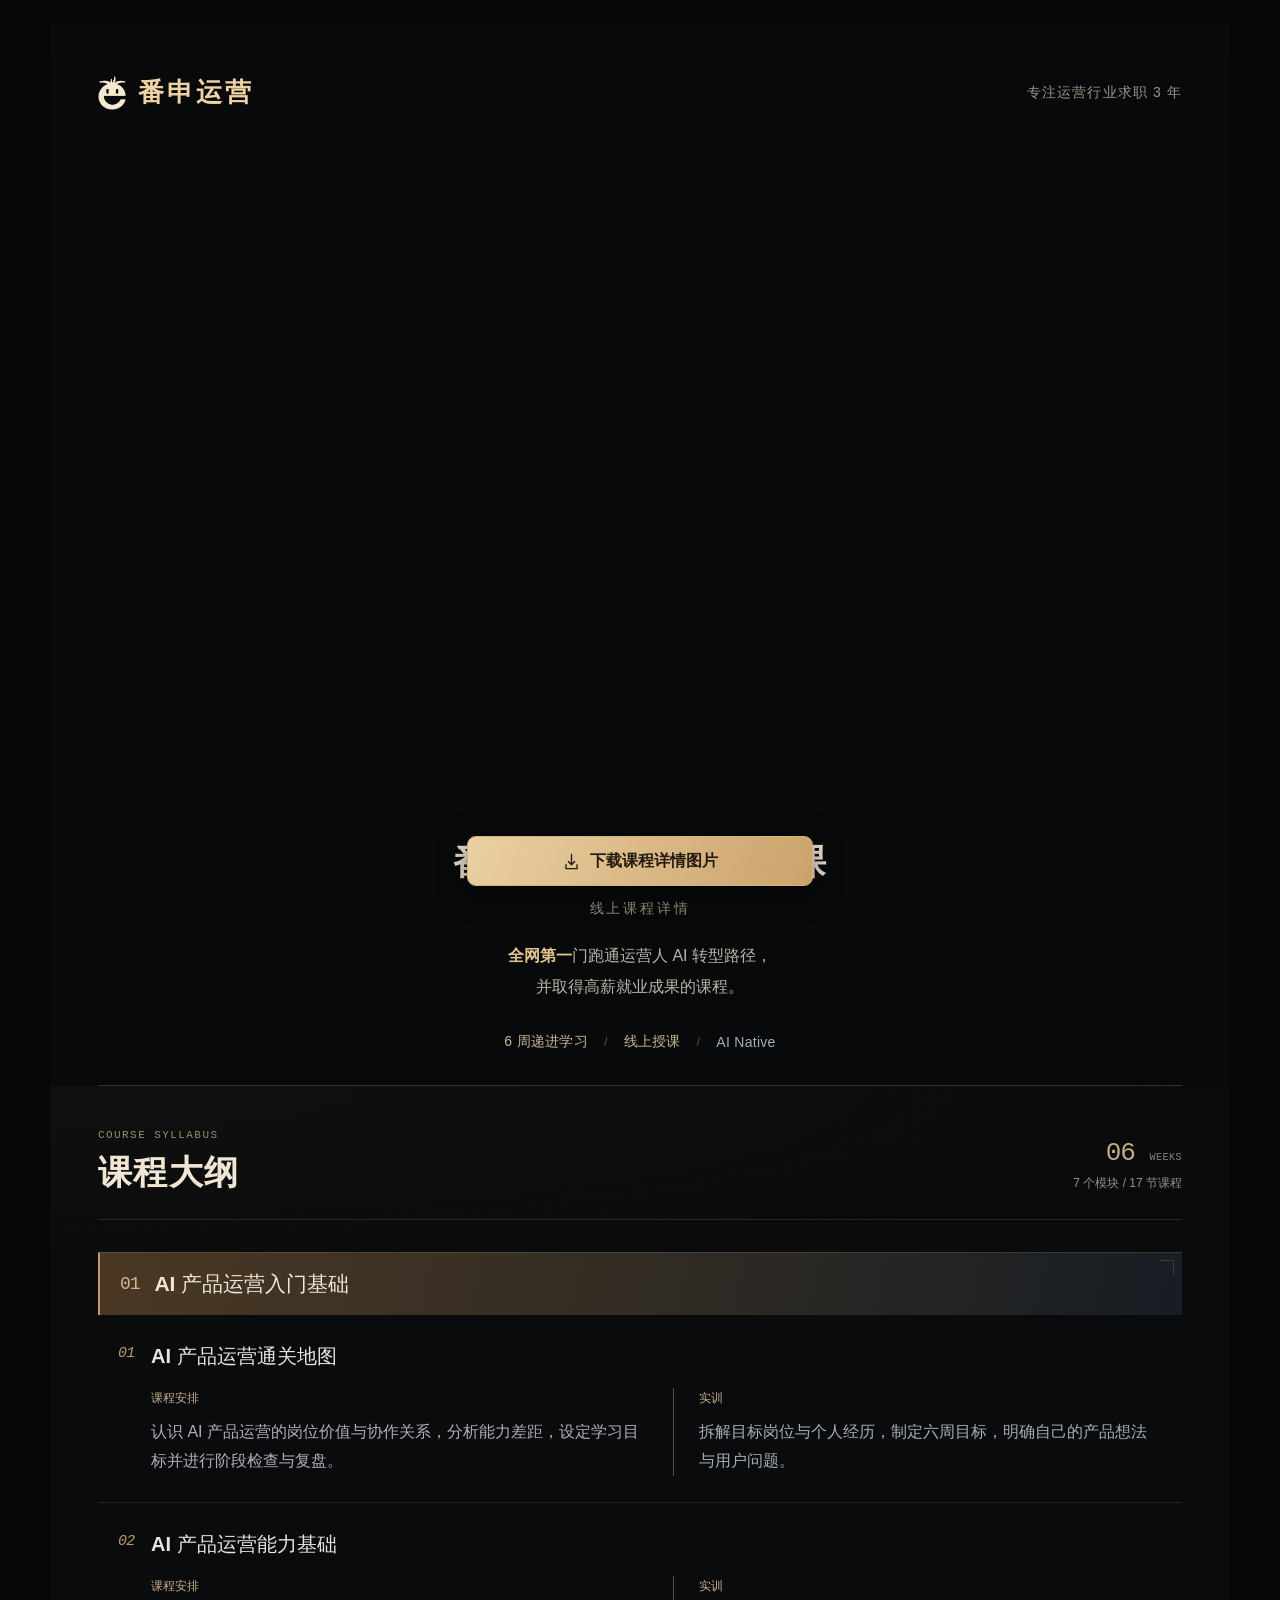
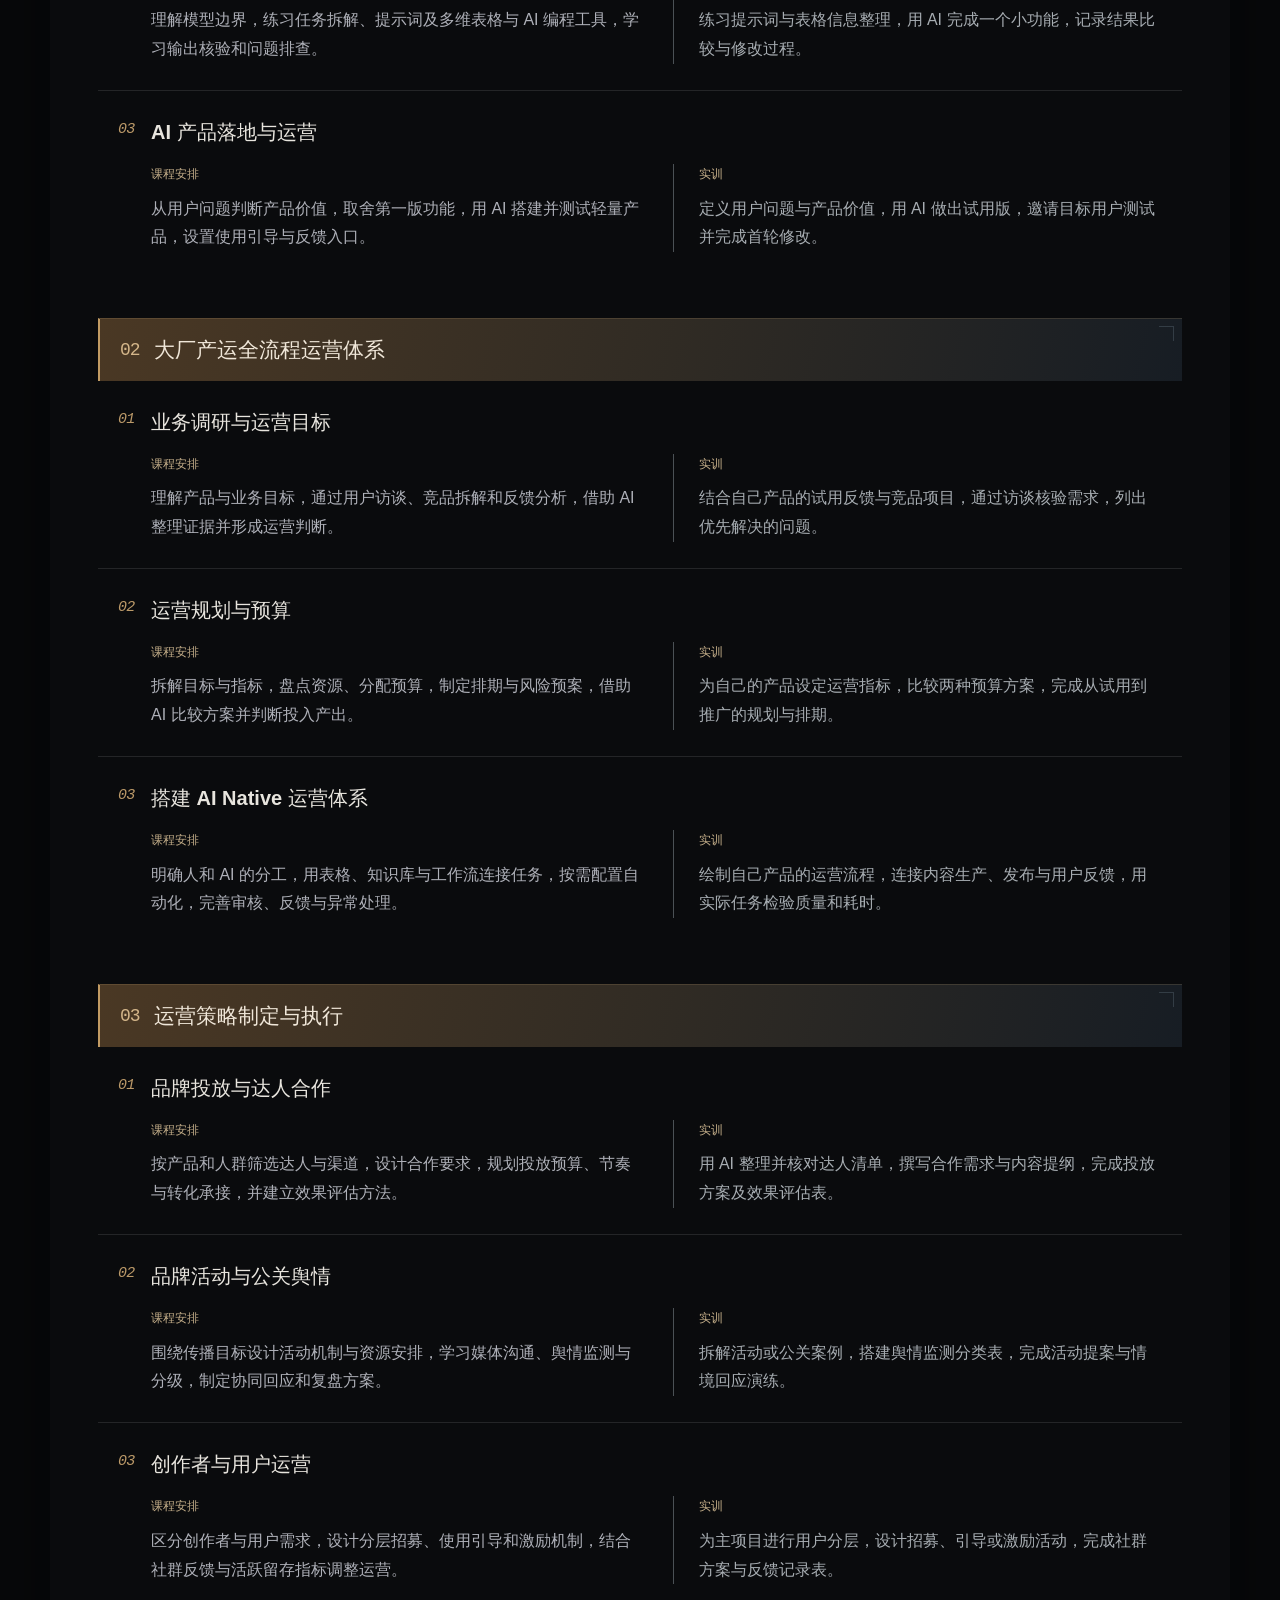
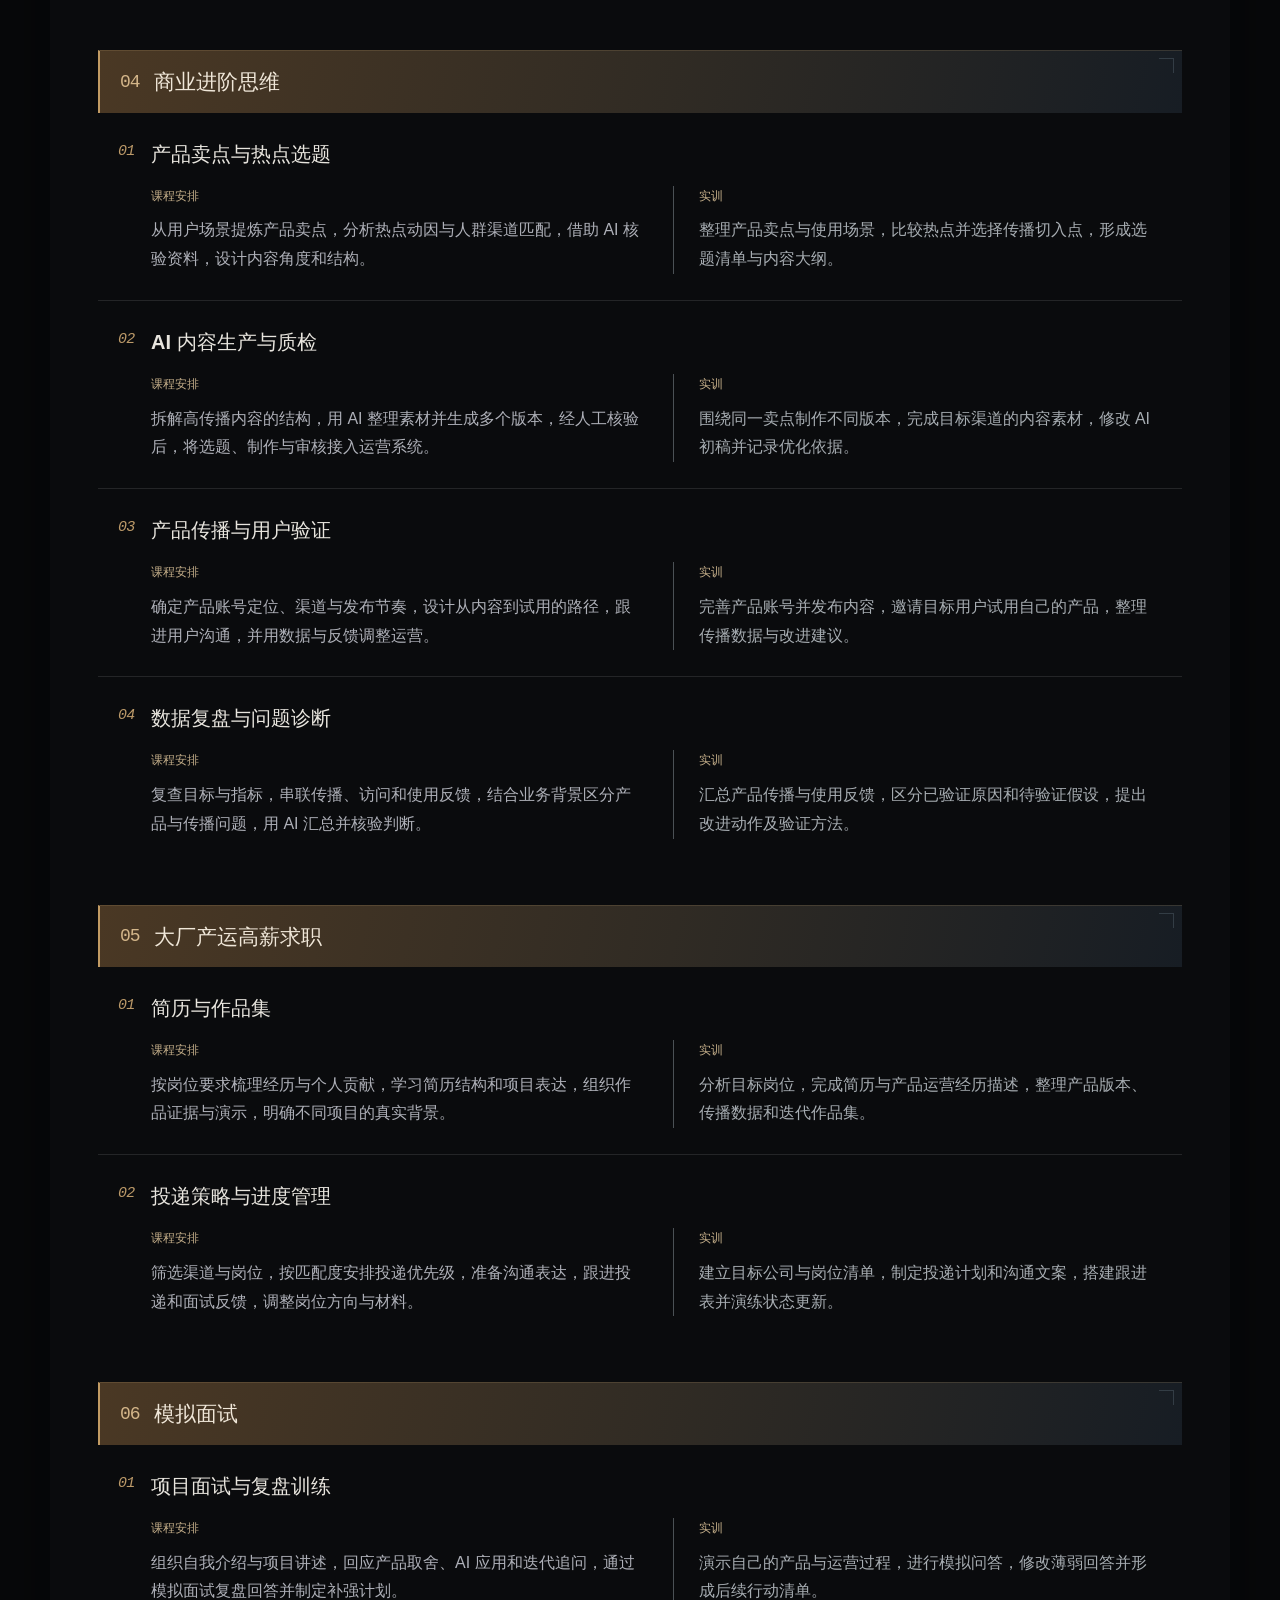
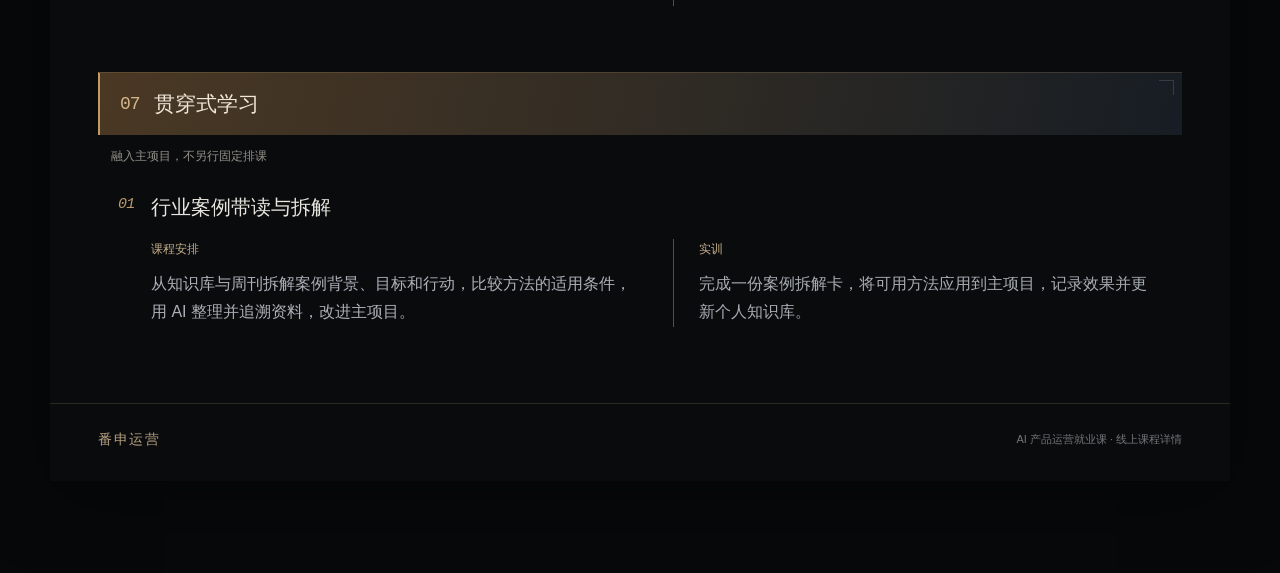
==== curriculum/index.html @ d2f8d4ba "改为下载课程详情图片，桌面支持选择保存位置" ====
<!doctype html>
<html lang="zh-CN">
<head>
  <meta charset="UTF-8">
  <meta name="viewport" content="width=device-width, initial-scale=1">
  <meta name="theme-color" content="#0a0b0d">
  <meta name="description" content="番申 AI 产品运营就业课线上课程详情：6 周递进学习，从产品思维、AI 产品落地，到传播运营与求职面试。查看课程安排与实训内容，一键导出手机课程长图。">
  <title>番申 AI 产品运营就业课 · 线上课程详情</title>
  <link rel="icon" type="image/png" href="brand-mark.png?v=2d167ac80fb7">
  <link rel="preload" as="image" href="hero.webp?v=7e39fd3e4d3c" media="(max-width: 759.98px)" fetchpriority="high">
  <link rel="preload" as="image" href="../hero-ai-product-operations-career.0550bcef70ce.webp" media="(min-width: 760px)" fetchpriority="high">
  <link rel="stylesheet" href="styles.css?v=736603f4ac75">
</head>
<body>
  <a class="skip-link" href="#curriculum">跳转至课程大纲</a>
  <main class="course-document" id="course-document">
    <section class="hero" id="top" aria-labelledby="course-title">
      <div class="hero-visual">
        <picture>
          <source media="(min-width: 760px)" srcset="../hero-ai-product-operations-career.0550bcef70ce.webp">
          <img class="hero-art" src="hero.webp?v=7e39fd3e4d3c" alt="AI 产品运营金色科技主视觉" width="960" height="640" fetchpriority="high" decoding="async">
        </picture>
        <div class="hero-brand"><div><img src="brand-mark.png?v=2d167ac80fb7" alt="" width="23" height="28"><span>番申运营</span></div><p>专注运营行业求职 3 年</p></div>
      </div>
      <div class="hero-intro">
        <h1 id="course-title">番申 AI 产品运营就业课</h1>
        <p class="hero-detail-label">线上课程详情</p>
        <p class="hero-slogan"><span><strong>全网第一</strong>门跑通运营人 AI 转型路径，</span><span>并取得高薪就业成果的课程。</span></p>
      </div>
      <div class="hero-meta"><span>6 周递进学习</span><i>/</i><span>线上授课</span><i>/</i><span>AI Native</span></div>
    </section>
    <section class="syllabus" id="curriculum" aria-labelledby="syllabus-title">
      <div class="syllabus-heading"><div><p>COURSE SYLLABUS</p><h2 id="syllabus-title">课程大纲</h2></div><div class="syllabus-count"><strong>06 <span>WEEKS</span></strong><span id="curriculum-count"></span></div></div>
      <div id="course-sections"></div>
    </section>
    <footer class="document-footer"><span>番申运营</span><p>AI 产品运营就业课 · 线上课程详情</p></footer>
  </main>
  <div class="share-dock" data-export-ignore>
    <p id="share-status" class="share-status" role="status" aria-live="polite"></p>
    <button class="share-button" id="share-button" type="button"><svg width="19" height="19" viewBox="0 0 24 24" fill="none" aria-hidden="true"><path d="M12 3v13m-4-4 4 4 4-4M5 16v5h14v-5" stroke="currentColor" stroke-width="1.7" stroke-linecap="round" stroke-linejoin="round"/></svg><span>下载课程详情图片</span></button>
  </div>
  <dialog id="share-dialog" class="share-dialog" aria-labelledby="share-dialog-title" aria-describedby="share-description" data-export-ignore>
    <div class="share-dialog-header"><h2 id="share-dialog-title">分享课程长图</h2><button id="share-close" class="share-close" type="button" aria-label="关闭分享">×</button></div>
    <p id="share-description" class="share-description"></p>
    <div class="share-image-wrap"><img id="share-image" alt="番申 AI 产品运营就业课完整课程大纲长图"></div>
    <div class="share-actions"><button id="native-share" class="share-button" type="button">分享给好友</button><a id="save-image" class="save-image">保存 PNG 图片</a></div>
  </dialog>
  <noscript><p class="noscript-message">请开启浏览器的 JavaScript，以查看完整课程和导出图片。</p></noscript>
  <script type="module" src="app.js?v=5b56e99ac41e"></script>
</body>
</html>
---- curriculum/styles.css ----
@charset "UTF-8";
:root{color-scheme:dark;--bg:#0a0b0d;--text:#efebe2;font-family:-apple-system,BlinkMacSystemFont,"Segoe UI","PingFang SC","Microsoft YaHei",sans-serif}
*{box-sizing:border-box}html{scroll-behavior:smooth;scroll-padding-top:20px}body{margin:0;padding-bottom:calc(92px + env(safe-area-inset-bottom,0px));background:#07080a;color:var(--text);font-size:16px;-webkit-font-smoothing:antialiased}a{color:inherit;text-decoration:none}button{font:inherit}a,button{-webkit-tap-highlight-color:transparent}a:focus-visible,button:focus-visible{outline:2px solid #d8b37b;outline-offset:5px}button:disabled{cursor:wait;opacity:.7}::selection{background:#665030;color:#fff}.skip-link{position:fixed;top:-80px;left:16px;z-index:50;background:#e5c79a;color:#17120d;padding:12px}.skip-link:focus{top:12px}
.course-document{width:100%;max-width:390px;margin:0 auto;background:var(--bg);box-shadow:0 15px 75px #0006;overflow:hidden}.hero{position:relative;background:#08090a}.hero-visual{position:relative}.hero-art{display:block;width:100%;height:auto}.hero-brand{position:absolute;top:6.5%;left:20px;right:20px;text-align:center}.hero-brand>div{display:flex;justify-content:center;align-items:center;gap:9px;color:#efd2a4;font-size:20px;font-weight:650;letter-spacing:3px}.hero-brand img{display:block;width:22px;height:27px;object-fit:contain}.hero-brand p{font-size:12px;letter-spacing:.08em;color:#9c9384;margin:7px 0 0}.hero-meta{position:relative;display:flex;align-items:center;justify-content:center;gap:12px;margin:0 22px;padding:13px 0 24px;border-bottom:1px solid #3b3023;color:#c6b491;font-size:13px;letter-spacing:.02em;background:#08090a}.hero-meta i{font-style:normal;color:#61503a;font-size:12px}.hero-meta span:last-child{color:#9eafb7}
.syllabus{padding:34px 22px 5px;background:radial-gradient(ellipse 95% 190px at 5% 0%,#35271a29,transparent),#0a0b0d}.syllabus-heading{display:flex;align-items:flex-end;justify-content:space-between;gap:14px;padding-bottom:24px;border-bottom:1px solid #27272a;margin-bottom:27px}.syllabus-heading p{font:11px/1.4 ui-monospace,SFMono-Regular,Consolas,monospace;letter-spacing:.13em;color:#9d8c72;margin:0 0 9px}.syllabus-heading h2{font-size:30px;line-height:1.2;letter-spacing:.04em;margin:0;font-weight:650;color:#f1e6d3}.syllabus-count{display:flex;flex-direction:column;align-items:flex-end;gap:9px;padding-bottom:1px;white-space:nowrap}.syllabus-count strong{font:26px/1 ui-monospace,SFMono-Regular,Consolas,monospace;font-weight:400;letter-spacing:-.04em;color:#c2aa85}.syllabus-count strong span{font-size:10px;letter-spacing:.05em;color:#8b8276}.syllabus-count>span{color:#919195;font-size:12px}
.course-stage{margin:0 0 31px;scroll-margin-top:20px}.stage-heading{position:relative;display:flex;align-items:center;gap:12px;background:linear-gradient(102deg,#4a3824 0%,#302b24 53%,#171d24 100%);border-left:2px solid #c29b63;border-top:1px solid #c6a5702e;padding:14px 13px;isolation:isolate}.stage-heading:after{content:"";position:absolute;right:8px;top:7px;width:14px;height:14px;border-top:1px solid #758b974a;border-right:1px solid #758b974a;z-index:-1}.stage-number{font:18px/1 ui-monospace,SFMono-Regular,Consolas,monospace;color:#d4b68a;flex:none;letter-spacing:-.06em}.stage-heading h3{margin:0;font-size:18px;line-height:1.5;font-weight:550;color:#f0e7d9;overflow-wrap:anywhere}.stage-note{color:#96928b;font-size:12px;line-height:1.7;margin:11px 0 0 13px}.course-unit{padding:22px 0}.course-unit+.course-unit{border-top:1px solid #242527}.unit-heading{display:flex;align-items:flex-start;gap:11px;margin-bottom:8px}.unit-number{font:italic 15px/1.6 ui-monospace,SFMono-Regular,Consolas,monospace;letter-spacing:-.05em;color:#bc9a69;min-width:22px;padding-top:1px}.unit-heading h4{font-size:18px;line-height:1.5;font-weight:550;margin:0;color:#e8e5de;overflow-wrap:anywhere}.unit-copy{padding-left:33px}.unit-plan{font-size:16px;line-height:1.8;color:#aeb0b8;margin:0;overflow-wrap:anywhere}.unit-practice{font-size:14px;line-height:1.8;color:#a7adb2;margin:13px 0 0;padding-left:11px;border-left:1px solid #4b5155}.unit-practice>span{display:inline-block;margin-right:7px;color:#c5af8a;font-size:12px;letter-spacing:.04em}.document-footer{display:flex;align-items:center;justify-content:space-between;gap:12px;padding:23px 22px 28px;border-top:1px solid #2b2824;color:#b6a183}.document-footer>span{font-size:14px;font-weight:550;letter-spacing:.12em}.document-footer p{margin:0;font-size:11px;line-height:1.7;color:#747578}
/* A phone-width poster. The export helper renders it at 2× resolution. */
@media(min-width:700px){.course-document{margin-top:24px}}
@media(max-width:359px){.course-document:not(.export-mode) .syllabus{padding-inline:18px}.course-document:not(.export-mode) .hero-meta{gap:9px;margin-inline:18px;font-size:12px}.course-document:not(.export-mode) .stage-heading{gap:9px;padding-inline:11px}.course-document:not(.export-mode) .stage-heading h3{font-size:17px}.course-document:not(.export-mode) .syllabus-heading h2{font-size:28px}.course-document:not(.export-mode) .unit-heading{gap:8px}.course-document:not(.export-mode) .unit-heading h4{font-size:17px}.course-document:not(.export-mode) .unit-copy{padding-left:30px}.course-document:not(.export-mode) .document-footer{padding-inline:18px}}
@media(prefers-reduced-motion:reduce){html{scroll-behavior:auto}}

.hero-intro{position:relative;padding:17px 22px 7px;text-align:center;background:#08090a}.hero-intro:before{content:"";position:absolute;inset:-24px 0 auto;height:24px;background:linear-gradient(0deg,#08090a,transparent);pointer-events:none}.hero-intro h1{margin:0;color:#f0e5d4;font-size:22px;line-height:1.5;font-weight:600;letter-spacing:.015em}.hero-detail-label{margin:7px 0 0;font-size:12px;line-height:1.6;letter-spacing:.2em;color:#998d7a}.hero-slogan{margin:20px 0 10px;font-size:14px;line-height:1.9;color:#bbb4a8}.hero-slogan span{display:block}.hero-slogan strong{color:#e3c490;font-weight:600}

/* PNG stays at phone width even when it is generated from a wide screen. */
.course-document.export-mode{width:390px;min-width:390px;max-width:none;margin:0;border-radius:0;box-shadow:none;overflow:visible}
.export-mode .course-unit{padding-block:21px}.export-mode .course-stage{margin-bottom:26px}.export-mode .document-footer{padding-bottom:24px}
.export-mode *,.export-mode *:before,.export-mode *:after{animation:none!important;transition:none!important}
[hidden]{display:none!important}
.share-dock{position:fixed;z-index:20;bottom:calc(14px + env(safe-area-inset-bottom,0px));left:50%;transform:translateX(-50%);width:calc(100% - 32px);max-width:346px;pointer-events:none}
.share-button{display:flex;align-items:center;justify-content:center;gap:9px;width:100%;min-height:50px;padding:12px 18px;border:1px solid #d6b37b;border-radius:9px;background:linear-gradient(115deg,#ead0a3,#cba26a);color:#231b10;font-size:16px;font-weight:600;cursor:pointer;box-shadow:0 6px 28px #0008;pointer-events:auto}.share-button:hover{filter:brightness(1.07)}
.share-status{margin:0 0 9px;font-size:13px;line-height:1.7;color:#e0d1bb;text-align:center}.share-status:empty{display:none}.share-status:not(:empty){padding:10px 14px;background:#211d17;border:1px solid #6a5335;border-radius:7px}
.share-dialog{width:calc(100% - 24px);max-width:420px;max-height:calc(100dvh - 32px);padding:20px;border:1px solid #57452d;border-radius:14px;background:#131312;color:var(--text);overflow:auto;box-shadow:0 20px 80px #0009}.share-dialog::backdrop{background:#000b}
.share-dialog-header{display:flex;align-items:center;justify-content:space-between;gap:12px}.share-dialog-header h2{margin:0;font-size:19px;font-weight:600;color:#efdcbd}.share-close{display:grid;place-items:center;flex:none;width:36px;height:36px;border:1px solid #464039;border-radius:50%;background:transparent;color:#c2b7a6;font-size:25px;line-height:1;cursor:pointer}
.share-description{margin:12px 0 16px;font-size:14px;line-height:1.75;color:#b9b2a8}.share-image-wrap{max-height:48vh;max-height:48dvh;overflow:auto;overscroll-behavior:contain;background:#08090a;border:1px solid #302b25;border-radius:5px}.share-image-wrap img{display:block;width:100%;height:auto;-webkit-touch-callout:default}
.share-actions{display:flex;flex-direction:column;gap:14px;margin-top:18px;text-align:center}.save-image{font-size:14px;color:#d7bc91;text-decoration:underline;text-underline-offset:4px;cursor:pointer}.noscript-message{padding:25px;text-align:center}

@media(min-width:760px){
  .course-document:not(.export-mode){width:calc(100% - 48px);max-width:1180px;margin-top:24px}
  .course-document:not(.export-mode) .hero-brand{display:flex;align-items:center;justify-content:space-between;gap:24px;left:48px;right:48px;text-align:left}
  .course-document:not(.export-mode) .hero-brand>div{justify-content:flex-start;gap:12px;font-size:26px;white-space:nowrap}
  .course-document:not(.export-mode) .hero-brand img{width:28px;height:34px}
  .course-document:not(.export-mode) .hero-brand p{margin:0;font-size:14px;text-align:right}
  .course-document:not(.export-mode) .hero-intro{padding:26px 48px 9px}
  .course-document:not(.export-mode) .hero-intro h1{font-size:clamp(28px,2.7vw,36px);line-height:1.45;letter-spacing:.01em}
  .course-document:not(.export-mode) .hero-detail-label{font-size:14px;margin-top:10px}
  .course-document:not(.export-mode) .hero-slogan{font-size:16px;margin-top:22px;margin-bottom:4px}
  .course-document:not(.export-mode) .hero-meta{margin:0 48px;padding:18px 0 34px;gap:16px;font-size:14px}
  .course-document:not(.export-mode) .syllabus{padding:42px 48px 10px}
  .course-document:not(.export-mode) .syllabus-heading{padding-bottom:26px;margin-bottom:32px}
  .course-document:not(.export-mode) .syllabus-heading h2{font-size:34px}
  .course-document:not(.export-mode) .course-stage{margin-bottom:40px}
  .course-document:not(.export-mode) .stage-heading{padding:15px 20px;gap:15px}
  .course-document:not(.export-mode) .stage-heading h3{font-size:21px}
  .course-document:not(.export-mode) .course-unit{padding:26px 20px}
  .course-document:not(.export-mode) .unit-heading{margin-bottom:17px}
  .course-document:not(.export-mode) .unit-heading h4{font-size:20px}
  .course-document:not(.export-mode) .unit-copy{display:grid;grid-template-columns:1fr 1fr;gap:32px}
  .course-document:not(.export-mode) .unit-plan{font-size:16px}
  .course-document:not(.export-mode) .unit-plan:before{content:"课程安排";display:block;margin-bottom:9px;color:#c5af8a;font-size:12px}
  .course-document:not(.export-mode) .unit-practice{margin:0;padding-left:25px;font-size:16px}
  .course-document:not(.export-mode) .unit-practice>span{display:block;margin:0 0 9px}
  .course-document:not(.export-mode) .document-footer{padding:26px 48px 32px}
}
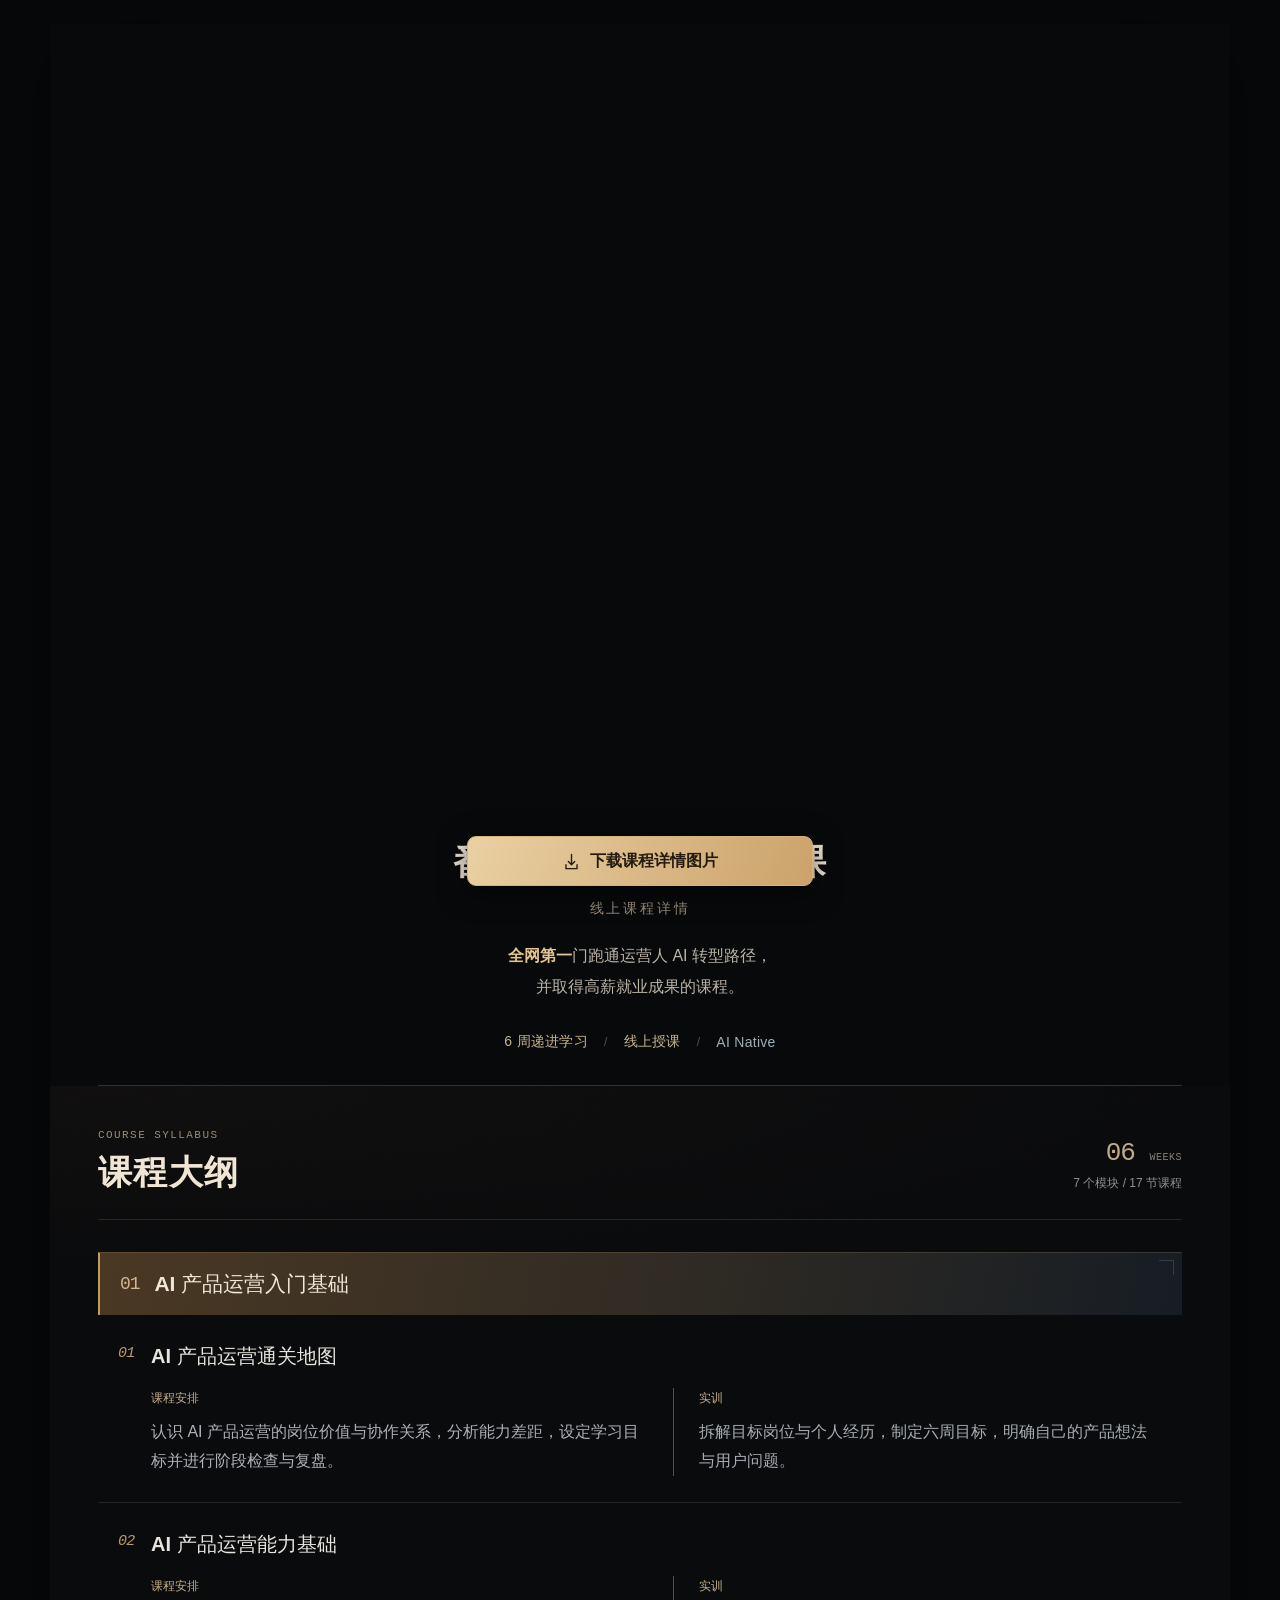
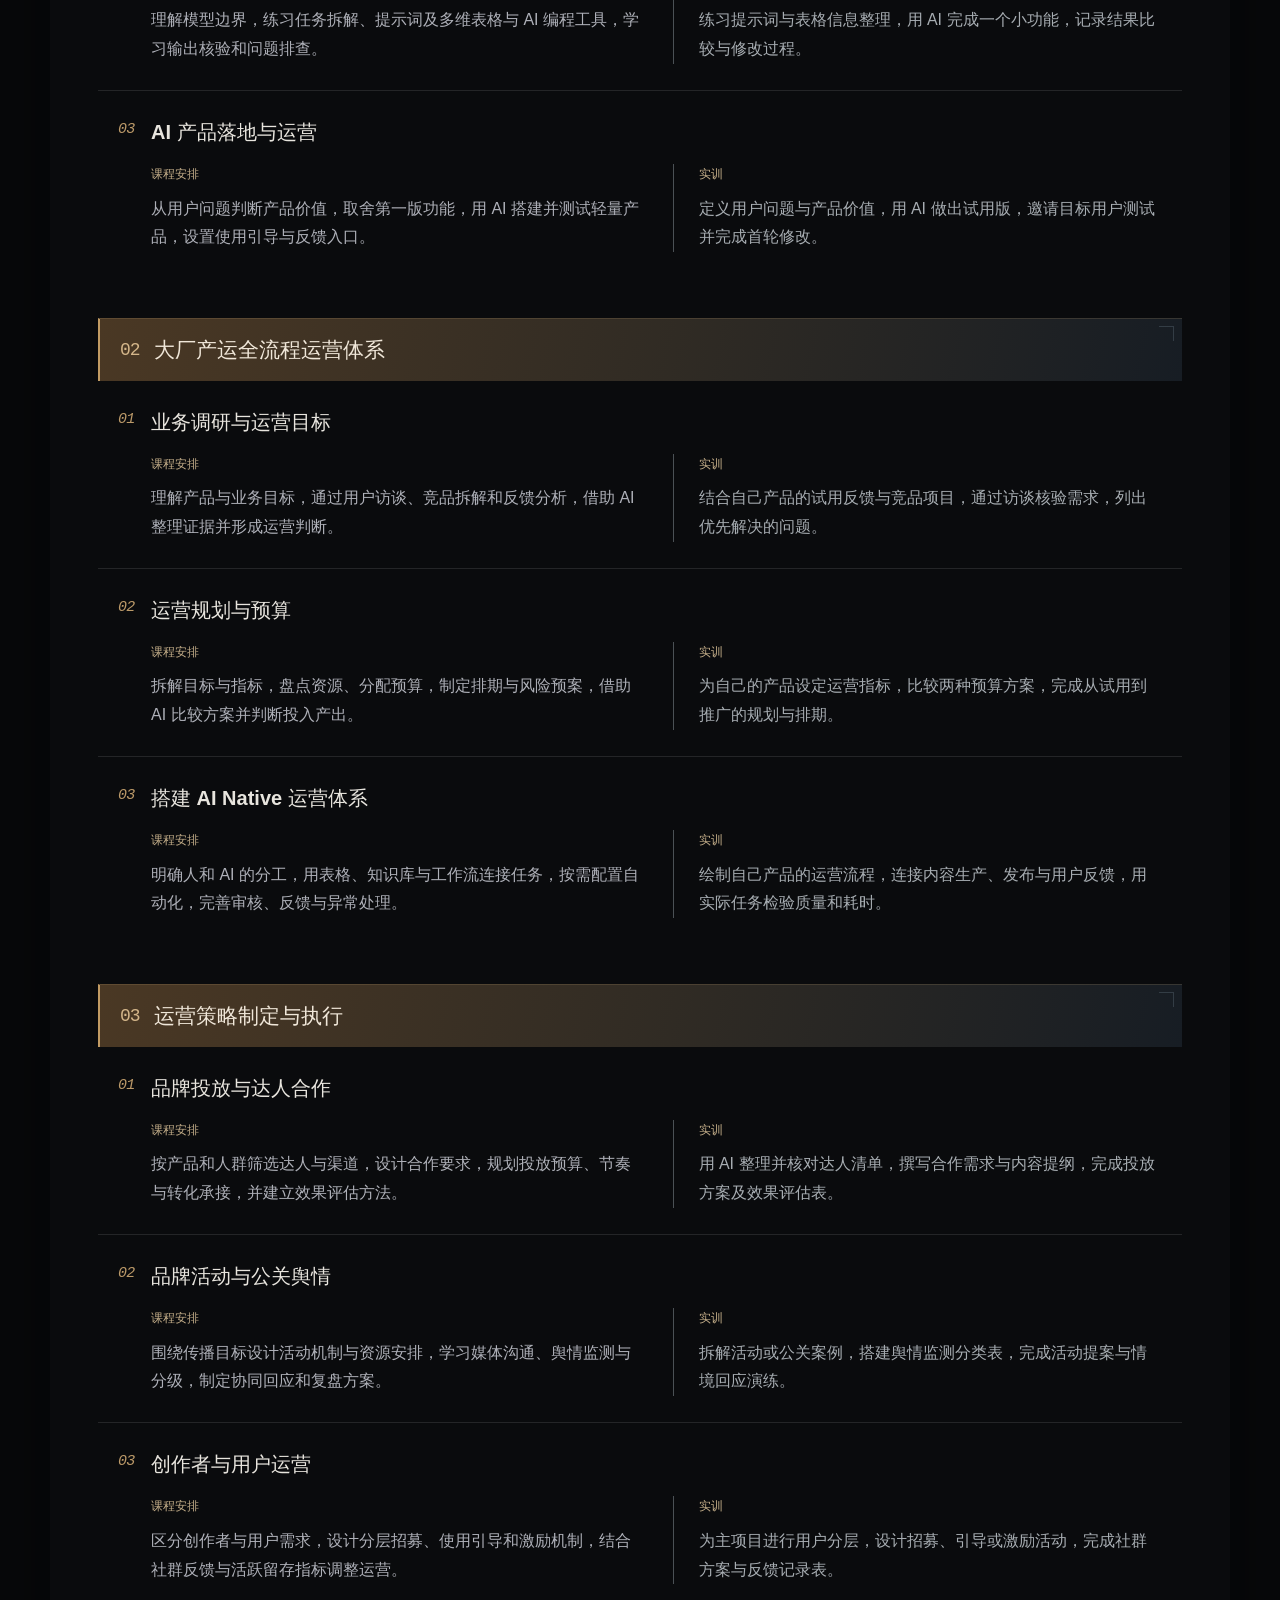
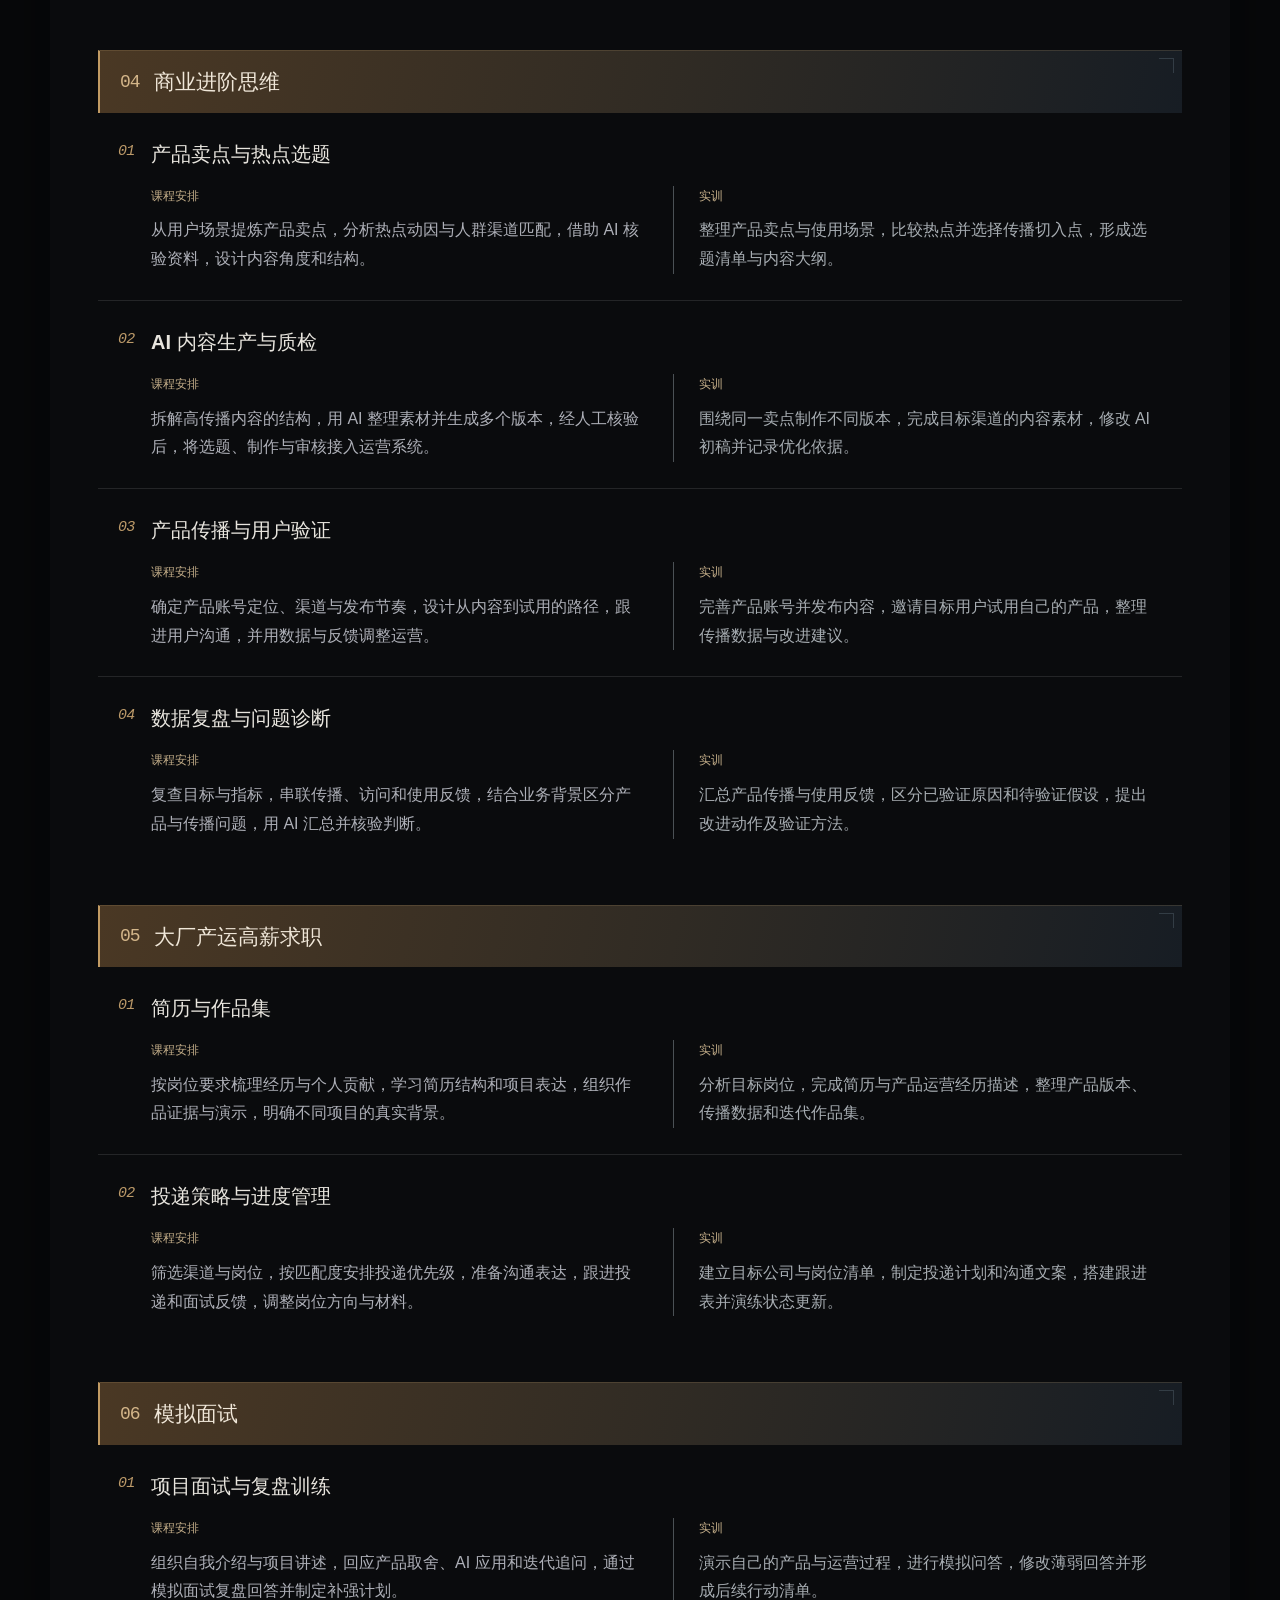
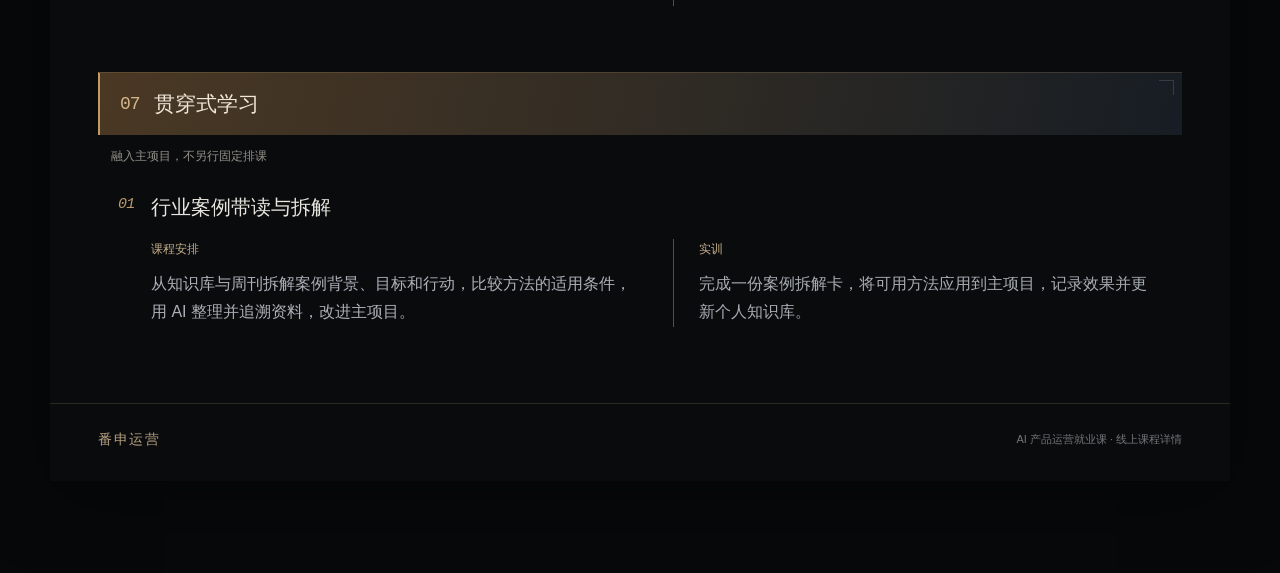
==== commit 1a6b2134: "移除主视觉顶部品牌标题与说明" ====
--- a/curriculum/index.html
+++ b/curriculum/index.html
@@ -9,7 +9,7 @@
   <link rel="icon" type="image/png" href="brand-mark.png?v=2d167ac80fb7">
   <link rel="preload" as="image" href="hero.webp?v=7e39fd3e4d3c" media="(max-width: 759.98px)" fetchpriority="high">
   <link rel="preload" as="image" href="../hero-ai-product-operations-career.0550bcef70ce.webp" media="(min-width: 760px)" fetchpriority="high">
-  <link rel="stylesheet" href="styles.css?v=736603f4ac75">
+  <link rel="stylesheet" href="styles.css?v=d37e6b9eaf3d">
 </head>
 <body>
   <a class="skip-link" href="#curriculum">跳转至课程大纲</a>
@@ -20,7 +20,6 @@
           <source media="(min-width: 760px)" srcset="../hero-ai-product-operations-career.0550bcef70ce.webp">
           <img class="hero-art" src="hero.webp?v=7e39fd3e4d3c" alt="AI 产品运营金色科技主视觉" width="960" height="640" fetchpriority="high" decoding="async">
         </picture>
-        <div class="hero-brand"><div><img src="brand-mark.png?v=2d167ac80fb7" alt="" width="23" height="28"><span>番申运营</span></div><p>专注运营行业求职 3 年</p></div>
       </div>
       <div class="hero-intro">
         <h1 id="course-title">番申 AI 产品运营就业课</h1>
--- a/curriculum/styles.css
+++ b/curriculum/styles.css
@@ -1,7 +1,7 @@
 @charset "UTF-8";
 :root{color-scheme:dark;--bg:#0a0b0d;--text:#efebe2;font-family:-apple-system,BlinkMacSystemFont,"Segoe UI","PingFang SC","Microsoft YaHei",sans-serif}
 *{box-sizing:border-box}html{scroll-behavior:smooth;scroll-padding-top:20px}body{margin:0;padding-bottom:calc(92px + env(safe-area-inset-bottom,0px));background:#07080a;color:var(--text);font-size:16px;-webkit-font-smoothing:antialiased}a{color:inherit;text-decoration:none}button{font:inherit}a,button{-webkit-tap-highlight-color:transparent}a:focus-visible,button:focus-visible{outline:2px solid #d8b37b;outline-offset:5px}button:disabled{cursor:wait;opacity:.7}::selection{background:#665030;color:#fff}.skip-link{position:fixed;top:-80px;left:16px;z-index:50;background:#e5c79a;color:#17120d;padding:12px}.skip-link:focus{top:12px}
-.course-document{width:100%;max-width:390px;margin:0 auto;background:var(--bg);box-shadow:0 15px 75px #0006;overflow:hidden}.hero{position:relative;background:#08090a}.hero-visual{position:relative}.hero-art{display:block;width:100%;height:auto}.hero-brand{position:absolute;top:6.5%;left:20px;right:20px;text-align:center}.hero-brand>div{display:flex;justify-content:center;align-items:center;gap:9px;color:#efd2a4;font-size:20px;font-weight:650;letter-spacing:3px}.hero-brand img{display:block;width:22px;height:27px;object-fit:contain}.hero-brand p{font-size:12px;letter-spacing:.08em;color:#9c9384;margin:7px 0 0}.hero-meta{position:relative;display:flex;align-items:center;justify-content:center;gap:12px;margin:0 22px;padding:13px 0 24px;border-bottom:1px solid #3b3023;color:#c6b491;font-size:13px;letter-spacing:.02em;background:#08090a}.hero-meta i{font-style:normal;color:#61503a;font-size:12px}.hero-meta span:last-child{color:#9eafb7}
+.course-document{width:100%;max-width:390px;margin:0 auto;background:var(--bg);box-shadow:0 15px 75px #0006;overflow:hidden}.hero{position:relative;background:#08090a}.hero-visual{position:relative}.hero-art{display:block;width:100%;height:auto}.hero-meta{position:relative;display:flex;align-items:center;justify-content:center;gap:12px;margin:0 22px;padding:13px 0 24px;border-bottom:1px solid #3b3023;color:#c6b491;font-size:13px;letter-spacing:.02em;background:#08090a}.hero-meta i{font-style:normal;color:#61503a;font-size:12px}.hero-meta span:last-child{color:#9eafb7}
 .syllabus{padding:34px 22px 5px;background:radial-gradient(ellipse 95% 190px at 5% 0%,#35271a29,transparent),#0a0b0d}.syllabus-heading{display:flex;align-items:flex-end;justify-content:space-between;gap:14px;padding-bottom:24px;border-bottom:1px solid #27272a;margin-bottom:27px}.syllabus-heading p{font:11px/1.4 ui-monospace,SFMono-Regular,Consolas,monospace;letter-spacing:.13em;color:#9d8c72;margin:0 0 9px}.syllabus-heading h2{font-size:30px;line-height:1.2;letter-spacing:.04em;margin:0;font-weight:650;color:#f1e6d3}.syllabus-count{display:flex;flex-direction:column;align-items:flex-end;gap:9px;padding-bottom:1px;white-space:nowrap}.syllabus-count strong{font:26px/1 ui-monospace,SFMono-Regular,Consolas,monospace;font-weight:400;letter-spacing:-.04em;color:#c2aa85}.syllabus-count strong span{font-size:10px;letter-spacing:.05em;color:#8b8276}.syllabus-count>span{color:#919195;font-size:12px}
 .course-stage{margin:0 0 31px;scroll-margin-top:20px}.stage-heading{position:relative;display:flex;align-items:center;gap:12px;background:linear-gradient(102deg,#4a3824 0%,#302b24 53%,#171d24 100%);border-left:2px solid #c29b63;border-top:1px solid #c6a5702e;padding:14px 13px;isolation:isolate}.stage-heading:after{content:"";position:absolute;right:8px;top:7px;width:14px;height:14px;border-top:1px solid #758b974a;border-right:1px solid #758b974a;z-index:-1}.stage-number{font:18px/1 ui-monospace,SFMono-Regular,Consolas,monospace;color:#d4b68a;flex:none;letter-spacing:-.06em}.stage-heading h3{margin:0;font-size:18px;line-height:1.5;font-weight:550;color:#f0e7d9;overflow-wrap:anywhere}.stage-note{color:#96928b;font-size:12px;line-height:1.7;margin:11px 0 0 13px}.course-unit{padding:22px 0}.course-unit+.course-unit{border-top:1px solid #242527}.unit-heading{display:flex;align-items:flex-start;gap:11px;margin-bottom:8px}.unit-number{font:italic 15px/1.6 ui-monospace,SFMono-Regular,Consolas,monospace;letter-spacing:-.05em;color:#bc9a69;min-width:22px;padding-top:1px}.unit-heading h4{font-size:18px;line-height:1.5;font-weight:550;margin:0;color:#e8e5de;overflow-wrap:anywhere}.unit-copy{padding-left:33px}.unit-plan{font-size:16px;line-height:1.8;color:#aeb0b8;margin:0;overflow-wrap:anywhere}.unit-practice{font-size:14px;line-height:1.8;color:#a7adb2;margin:13px 0 0;padding-left:11px;border-left:1px solid #4b5155}.unit-practice>span{display:inline-block;margin-right:7px;color:#c5af8a;font-size:12px;letter-spacing:.04em}.document-footer{display:flex;align-items:center;justify-content:space-between;gap:12px;padding:23px 22px 28px;border-top:1px solid #2b2824;color:#b6a183}.document-footer>span{font-size:14px;font-weight:550;letter-spacing:.12em}.document-footer p{margin:0;font-size:11px;line-height:1.7;color:#747578}
 /* A phone-width poster. The export helper renders it at 2× resolution. */
@@ -26,10 +26,6 @@
 
 @media(min-width:760px){
   .course-document:not(.export-mode){width:calc(100% - 48px);max-width:1180px;margin-top:24px}
-  .course-document:not(.export-mode) .hero-brand{display:flex;align-items:center;justify-content:space-between;gap:24px;left:48px;right:48px;text-align:left}
-  .course-document:not(.export-mode) .hero-brand>div{justify-content:flex-start;gap:12px;font-size:26px;white-space:nowrap}
-  .course-document:not(.export-mode) .hero-brand img{width:28px;height:34px}
-  .course-document:not(.export-mode) .hero-brand p{margin:0;font-size:14px;text-align:right}
   .course-document:not(.export-mode) .hero-intro{padding:26px 48px 9px}
   .course-document:not(.export-mode) .hero-intro h1{font-size:clamp(28px,2.7vw,36px);line-height:1.45;letter-spacing:.01em}
   .course-document:not(.export-mode) .hero-detail-label{font-size:14px;margin-top:10px}
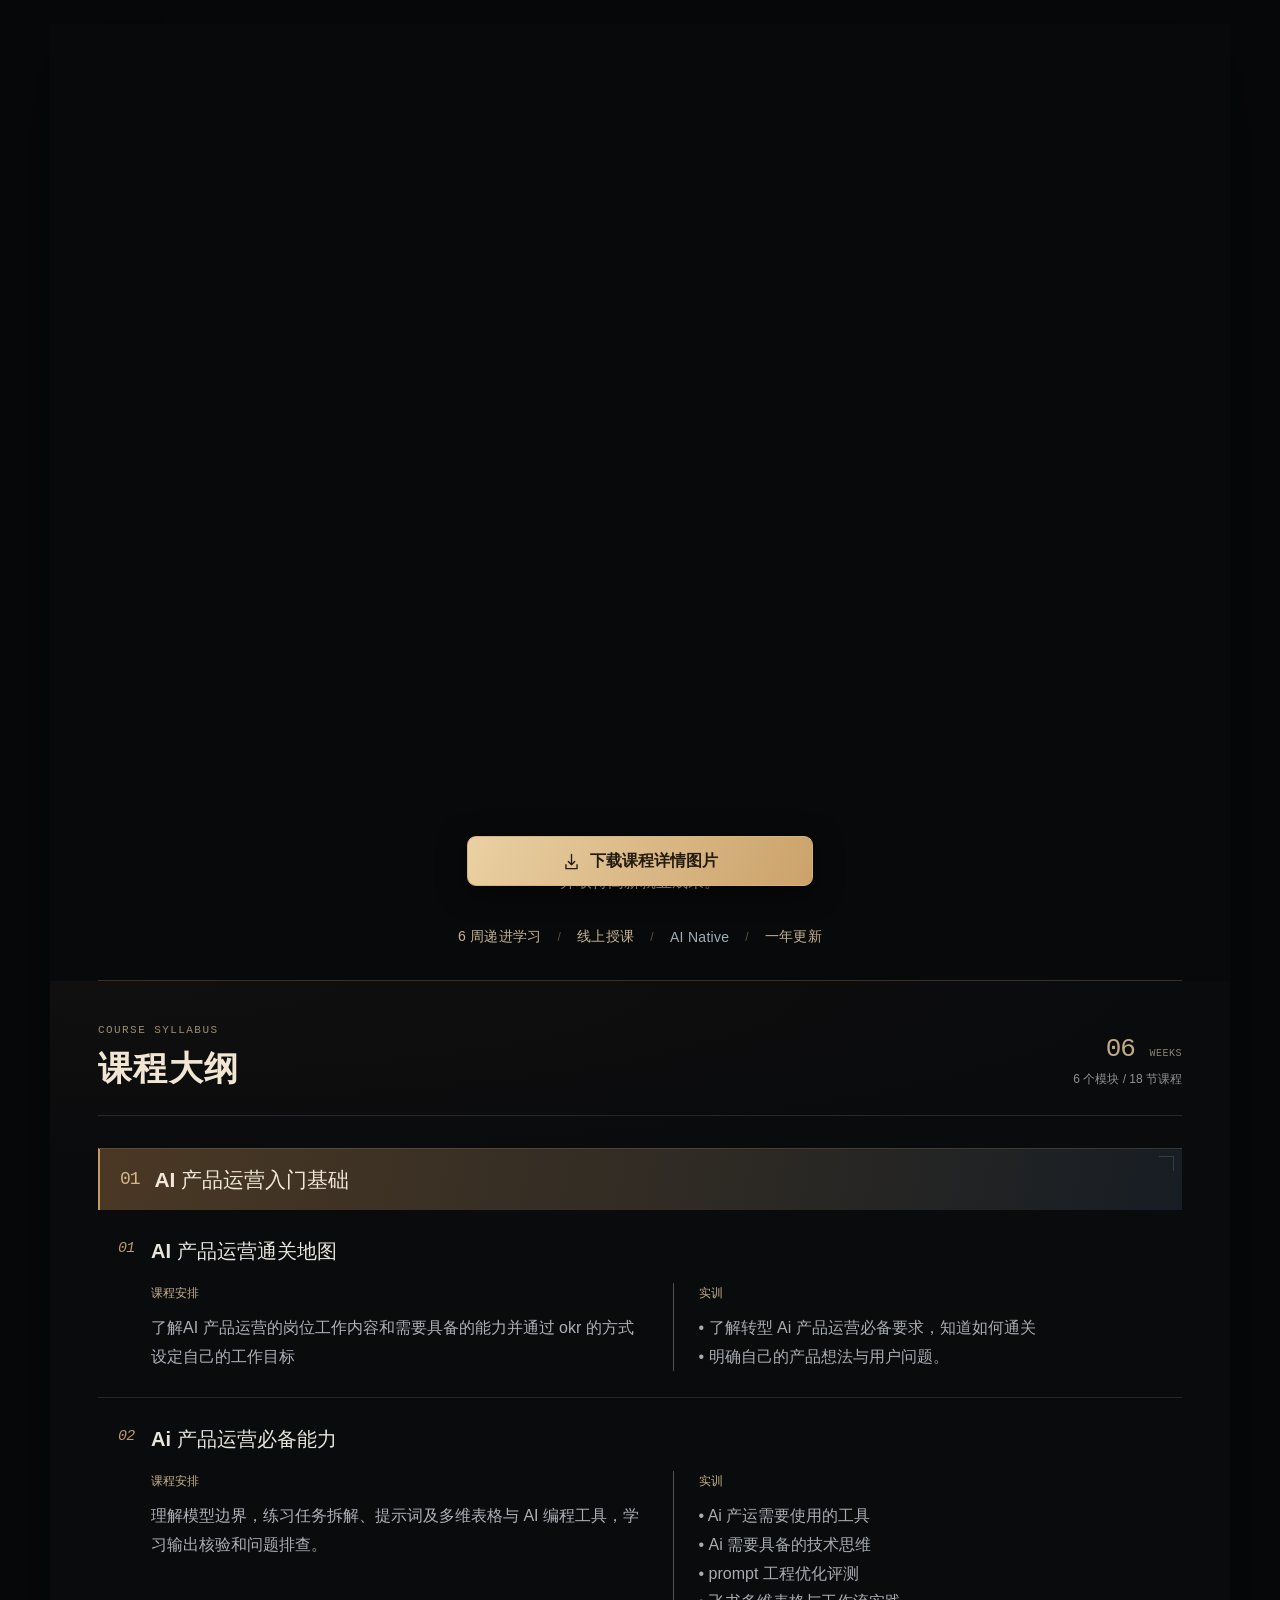
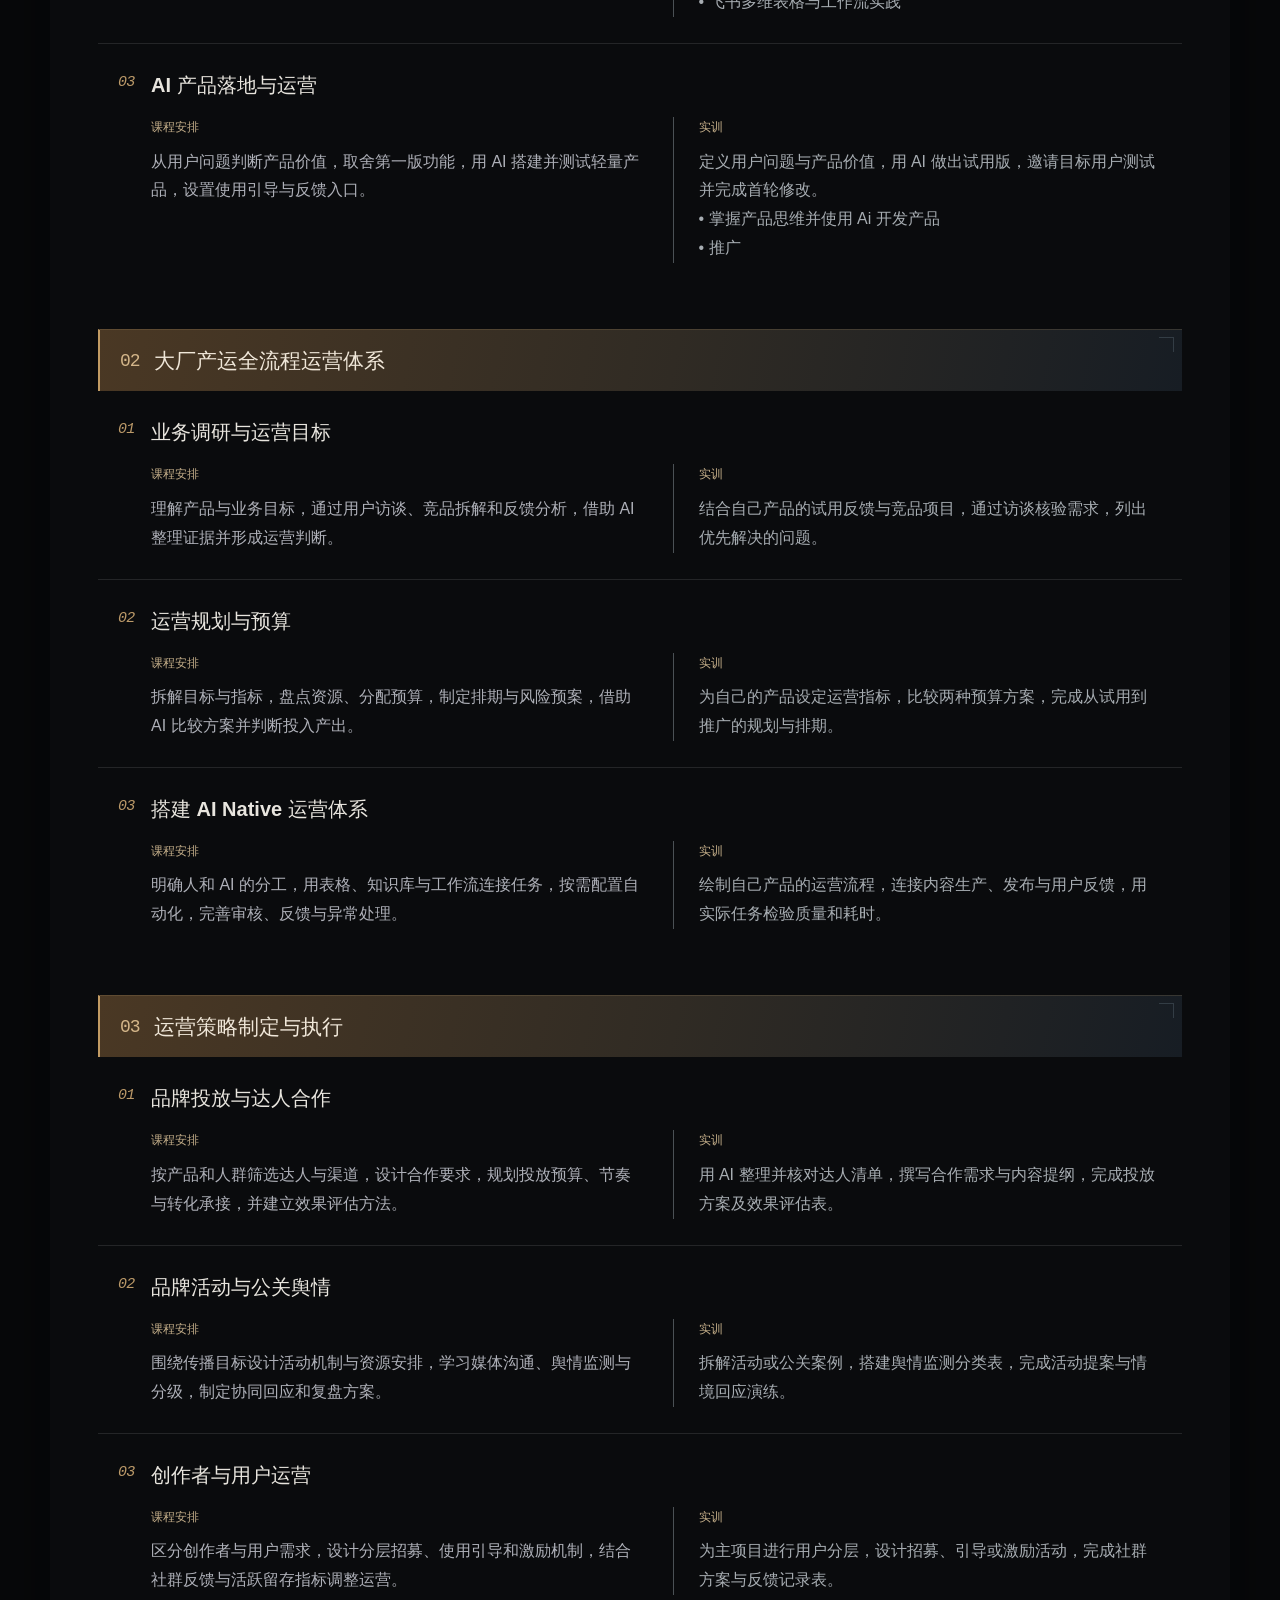
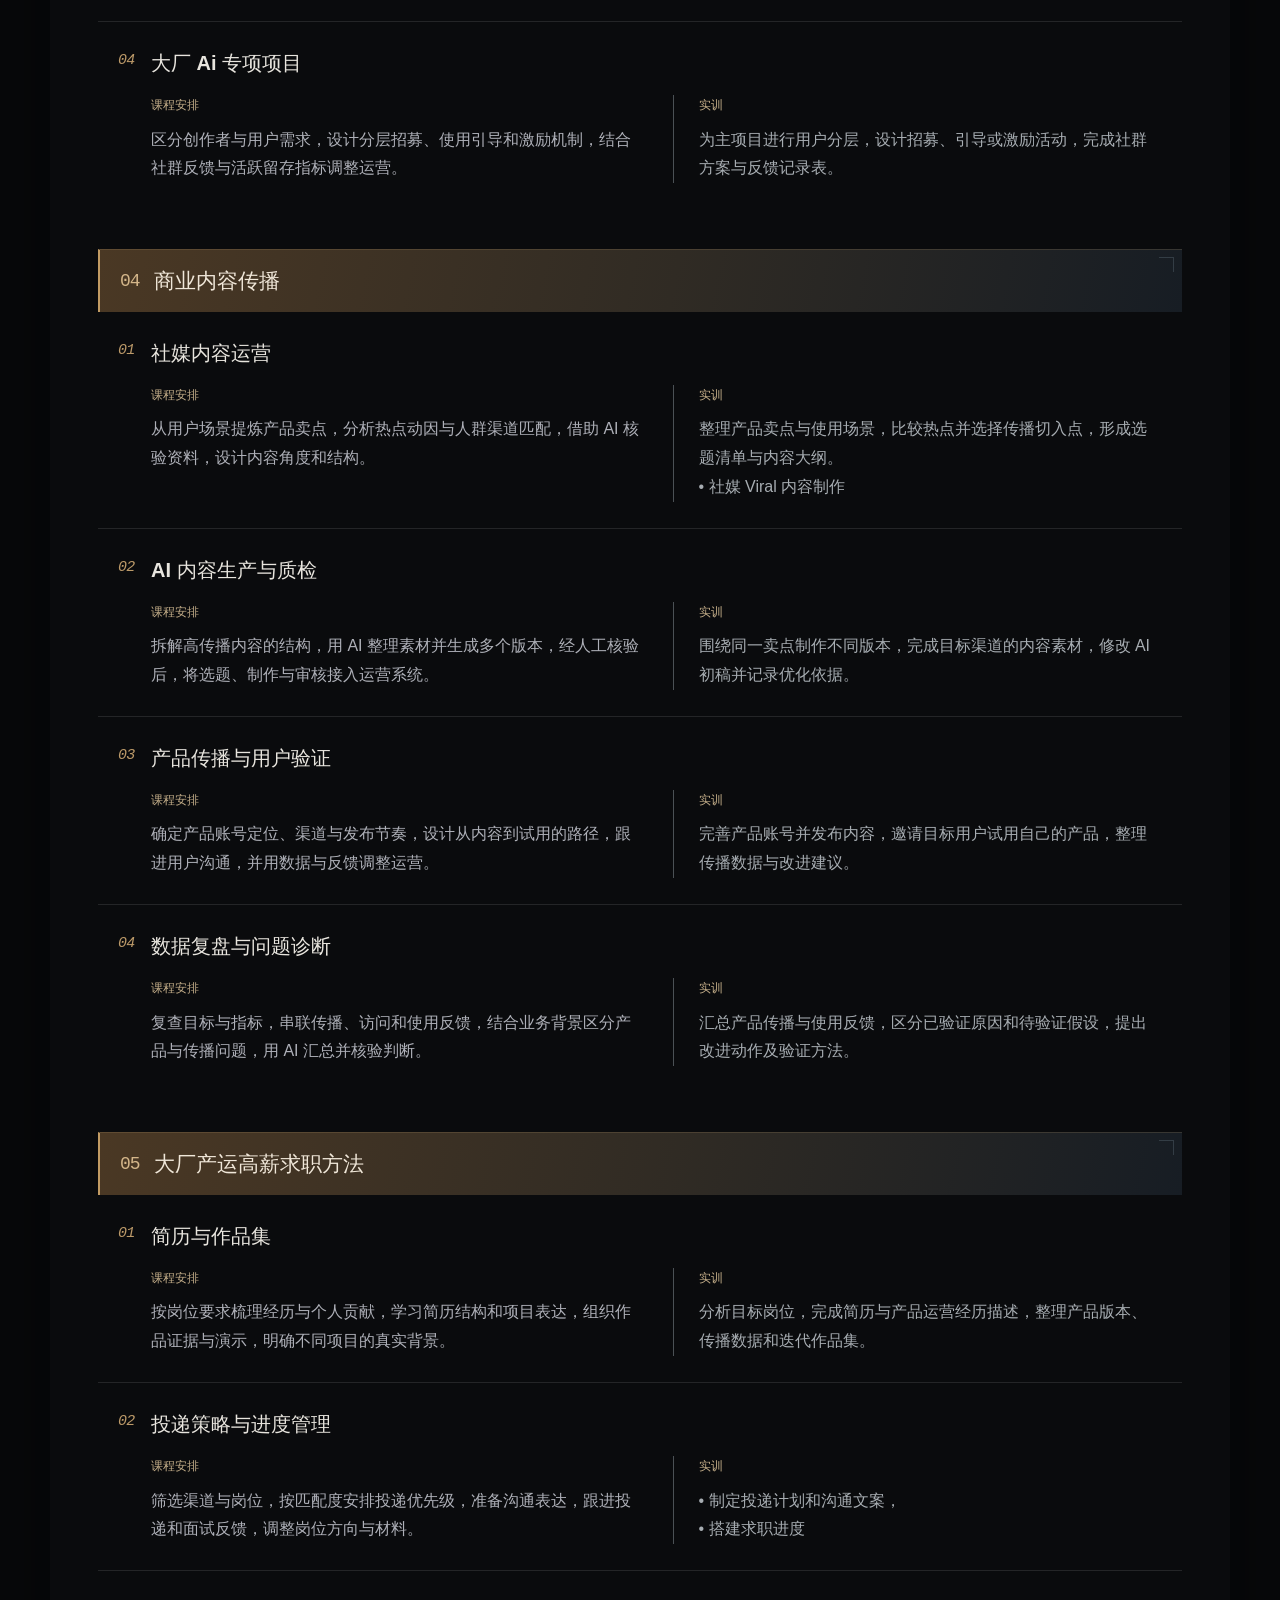
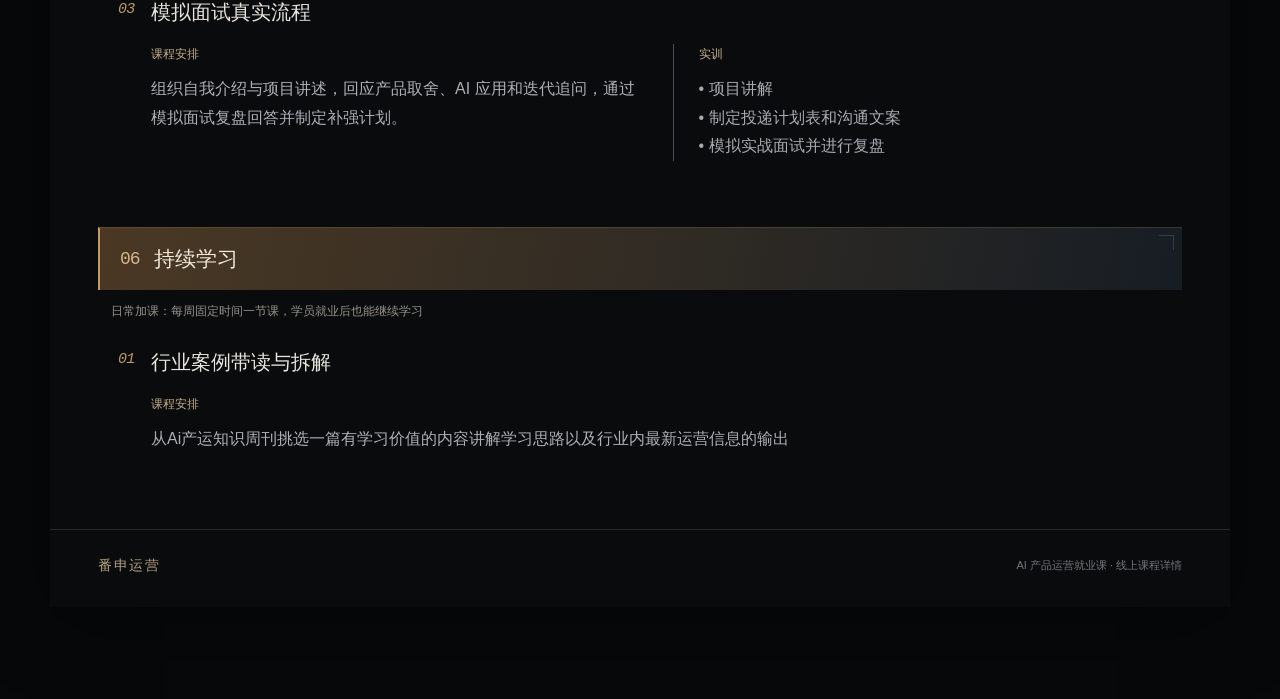
==== commit 7b374ae7: "同步飞书最新课程：六模块十八课与持续学习安排" ====
--- a/curriculum/index.html
+++ b/curriculum/index.html
@@ -9,7 +9,7 @@
   <link rel="icon" type="image/png" href="brand-mark.png?v=2d167ac80fb7">
   <link rel="preload" as="image" href="hero.webp?v=7e39fd3e4d3c" media="(max-width: 759.98px)" fetchpriority="high">
   <link rel="preload" as="image" href="../hero-ai-product-operations-career.0550bcef70ce.webp" media="(min-width: 760px)" fetchpriority="high">
-  <link rel="stylesheet" href="styles.css?v=d37e6b9eaf3d">
+  <link rel="stylesheet" href="styles.css?v=087f1f5746df">
 </head>
 <body>
   <a class="skip-link" href="#curriculum">跳转至课程大纲</a>
@@ -21,12 +21,11 @@
           <img class="hero-art" src="hero.webp?v=7e39fd3e4d3c" alt="AI 产品运营金色科技主视觉" width="960" height="640" fetchpriority="high" decoding="async">
         </picture>
       </div>
-      <div class="hero-intro">
-        <h1 id="course-title">番申 AI 产品运营就业课</h1>
-        <p class="hero-detail-label">线上课程详情</p>
-        <p class="hero-slogan"><span><strong>全网第一</strong>门跑通运营人 AI 转型路径，</span><span>并取得高薪就业成果的课程。</span></p>
+      <div class="hero-intro no-heading">
+        <h1 id="course-title" class="visually-hidden">AI 产品运营课程详情</h1>
+        <p class="hero-slogan"><span><strong>全网首个</strong>跑通运营人 AI 转型路径，</span><span>并取得高薪就业成果。</span></p>
       </div>
-      <div class="hero-meta"><span>6 周递进学习</span><i>/</i><span>线上授课</span><i>/</i><span>AI Native</span></div>
+      <div class="hero-meta"><span>6 周递进学习</span><i>/</i><span>线上授课</span><i>/</i><span class="ai-native">AI Native</span><i>/</i><span>一年更新</span></div>
     </section>
     <section class="syllabus" id="curriculum" aria-labelledby="syllabus-title">
       <div class="syllabus-heading"><div><p>COURSE SYLLABUS</p><h2 id="syllabus-title">课程大纲</h2></div><div class="syllabus-count"><strong>06 <span>WEEKS</span></strong><span id="curriculum-count"></span></div></div>
@@ -45,6 +44,6 @@
     <div class="share-actions"><button id="native-share" class="share-button" type="button">分享给好友</button><a id="save-image" class="save-image">保存 PNG 图片</a></div>
   </dialog>
   <noscript><p class="noscript-message">请开启浏览器的 JavaScript，以查看完整课程和导出图片。</p></noscript>
-  <script type="module" src="app.js?v=5b56e99ac41e"></script>
+  <script type="module" src="app.js?v=01798c0c0b8d"></script>
 </body>
 </html>
--- a/curriculum/styles.css
+++ b/curriculum/styles.css
@@ -1,7 +1,7 @@
 @charset "UTF-8";
 :root{color-scheme:dark;--bg:#0a0b0d;--text:#efebe2;font-family:-apple-system,BlinkMacSystemFont,"Segoe UI","PingFang SC","Microsoft YaHei",sans-serif}
 *{box-sizing:border-box}html{scroll-behavior:smooth;scroll-padding-top:20px}body{margin:0;padding-bottom:calc(92px + env(safe-area-inset-bottom,0px));background:#07080a;color:var(--text);font-size:16px;-webkit-font-smoothing:antialiased}a{color:inherit;text-decoration:none}button{font:inherit}a,button{-webkit-tap-highlight-color:transparent}a:focus-visible,button:focus-visible{outline:2px solid #d8b37b;outline-offset:5px}button:disabled{cursor:wait;opacity:.7}::selection{background:#665030;color:#fff}.skip-link{position:fixed;top:-80px;left:16px;z-index:50;background:#e5c79a;color:#17120d;padding:12px}.skip-link:focus{top:12px}
-.course-document{width:100%;max-width:390px;margin:0 auto;background:var(--bg);box-shadow:0 15px 75px #0006;overflow:hidden}.hero{position:relative;background:#08090a}.hero-visual{position:relative}.hero-art{display:block;width:100%;height:auto}.hero-meta{position:relative;display:flex;align-items:center;justify-content:center;gap:12px;margin:0 22px;padding:13px 0 24px;border-bottom:1px solid #3b3023;color:#c6b491;font-size:13px;letter-spacing:.02em;background:#08090a}.hero-meta i{font-style:normal;color:#61503a;font-size:12px}.hero-meta span:last-child{color:#9eafb7}
+.course-document{width:100%;max-width:390px;margin:0 auto;background:var(--bg);box-shadow:0 15px 75px #0006;overflow:hidden}.hero{position:relative;background:#08090a}.hero-visual{position:relative}.hero-art{display:block;width:100%;height:auto}.hero-meta{position:relative;display:flex;align-items:center;justify-content:center;gap:12px;margin:0 22px;padding:13px 0 24px;border-bottom:1px solid #3b3023;color:#c6b491;font-size:13px;letter-spacing:.02em;background:#08090a}.hero-meta i{font-style:normal;color:#61503a;font-size:12px}.hero-meta .ai-native{color:#9eafb7}
 .syllabus{padding:34px 22px 5px;background:radial-gradient(ellipse 95% 190px at 5% 0%,#35271a29,transparent),#0a0b0d}.syllabus-heading{display:flex;align-items:flex-end;justify-content:space-between;gap:14px;padding-bottom:24px;border-bottom:1px solid #27272a;margin-bottom:27px}.syllabus-heading p{font:11px/1.4 ui-monospace,SFMono-Regular,Consolas,monospace;letter-spacing:.13em;color:#9d8c72;margin:0 0 9px}.syllabus-heading h2{font-size:30px;line-height:1.2;letter-spacing:.04em;margin:0;font-weight:650;color:#f1e6d3}.syllabus-count{display:flex;flex-direction:column;align-items:flex-end;gap:9px;padding-bottom:1px;white-space:nowrap}.syllabus-count strong{font:26px/1 ui-monospace,SFMono-Regular,Consolas,monospace;font-weight:400;letter-spacing:-.04em;color:#c2aa85}.syllabus-count strong span{font-size:10px;letter-spacing:.05em;color:#8b8276}.syllabus-count>span{color:#919195;font-size:12px}
 .course-stage{margin:0 0 31px;scroll-margin-top:20px}.stage-heading{position:relative;display:flex;align-items:center;gap:12px;background:linear-gradient(102deg,#4a3824 0%,#302b24 53%,#171d24 100%);border-left:2px solid #c29b63;border-top:1px solid #c6a5702e;padding:14px 13px;isolation:isolate}.stage-heading:after{content:"";position:absolute;right:8px;top:7px;width:14px;height:14px;border-top:1px solid #758b974a;border-right:1px solid #758b974a;z-index:-1}.stage-number{font:18px/1 ui-monospace,SFMono-Regular,Consolas,monospace;color:#d4b68a;flex:none;letter-spacing:-.06em}.stage-heading h3{margin:0;font-size:18px;line-height:1.5;font-weight:550;color:#f0e7d9;overflow-wrap:anywhere}.stage-note{color:#96928b;font-size:12px;line-height:1.7;margin:11px 0 0 13px}.course-unit{padding:22px 0}.course-unit+.course-unit{border-top:1px solid #242527}.unit-heading{display:flex;align-items:flex-start;gap:11px;margin-bottom:8px}.unit-number{font:italic 15px/1.6 ui-monospace,SFMono-Regular,Consolas,monospace;letter-spacing:-.05em;color:#bc9a69;min-width:22px;padding-top:1px}.unit-heading h4{font-size:18px;line-height:1.5;font-weight:550;margin:0;color:#e8e5de;overflow-wrap:anywhere}.unit-copy{padding-left:33px}.unit-plan{font-size:16px;line-height:1.8;color:#aeb0b8;margin:0;overflow-wrap:anywhere}.unit-practice{font-size:14px;line-height:1.8;color:#a7adb2;margin:13px 0 0;padding-left:11px;border-left:1px solid #4b5155}.unit-practice>span{display:inline-block;margin-right:7px;color:#c5af8a;font-size:12px;letter-spacing:.04em}.document-footer{display:flex;align-items:center;justify-content:space-between;gap:12px;padding:23px 22px 28px;border-top:1px solid #2b2824;color:#b6a183}.document-footer>span{font-size:14px;font-weight:550;letter-spacing:.12em}.document-footer p{margin:0;font-size:11px;line-height:1.7;color:#747578}
 /* A phone-width poster. The export helper renders it at 2× resolution. */
@@ -47,3 +47,7 @@
   .course-document:not(.export-mode) .unit-practice>span{display:block;margin:0 0 9px}
   .course-document:not(.export-mode) .document-footer{padding:26px 48px 32px}
 }
+
+.visually-hidden{position:absolute!important;width:1px;height:1px;padding:0;overflow:hidden;clip-path:inset(50%);white-space:nowrap}
+.hero-intro.no-heading .hero-slogan{margin-top:0}
+.unit-plan:only-child{grid-column:1 / -1}
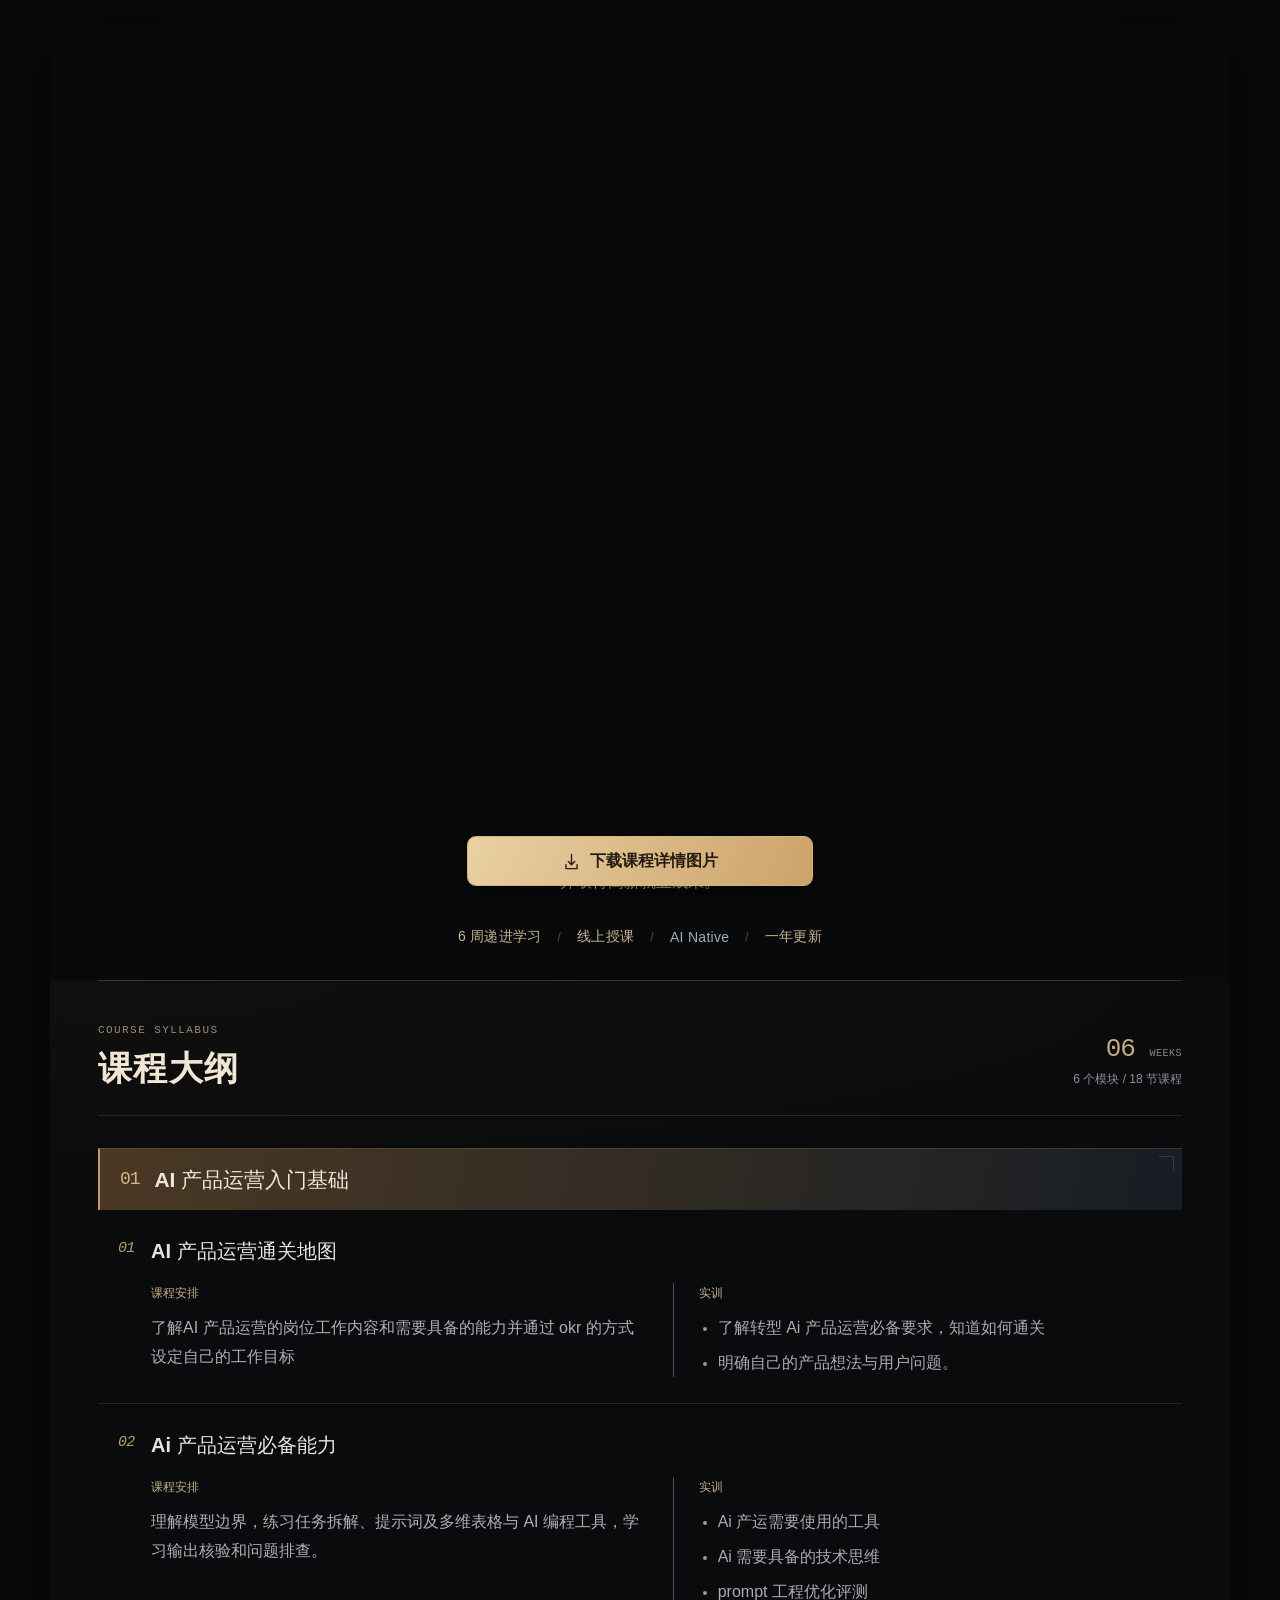
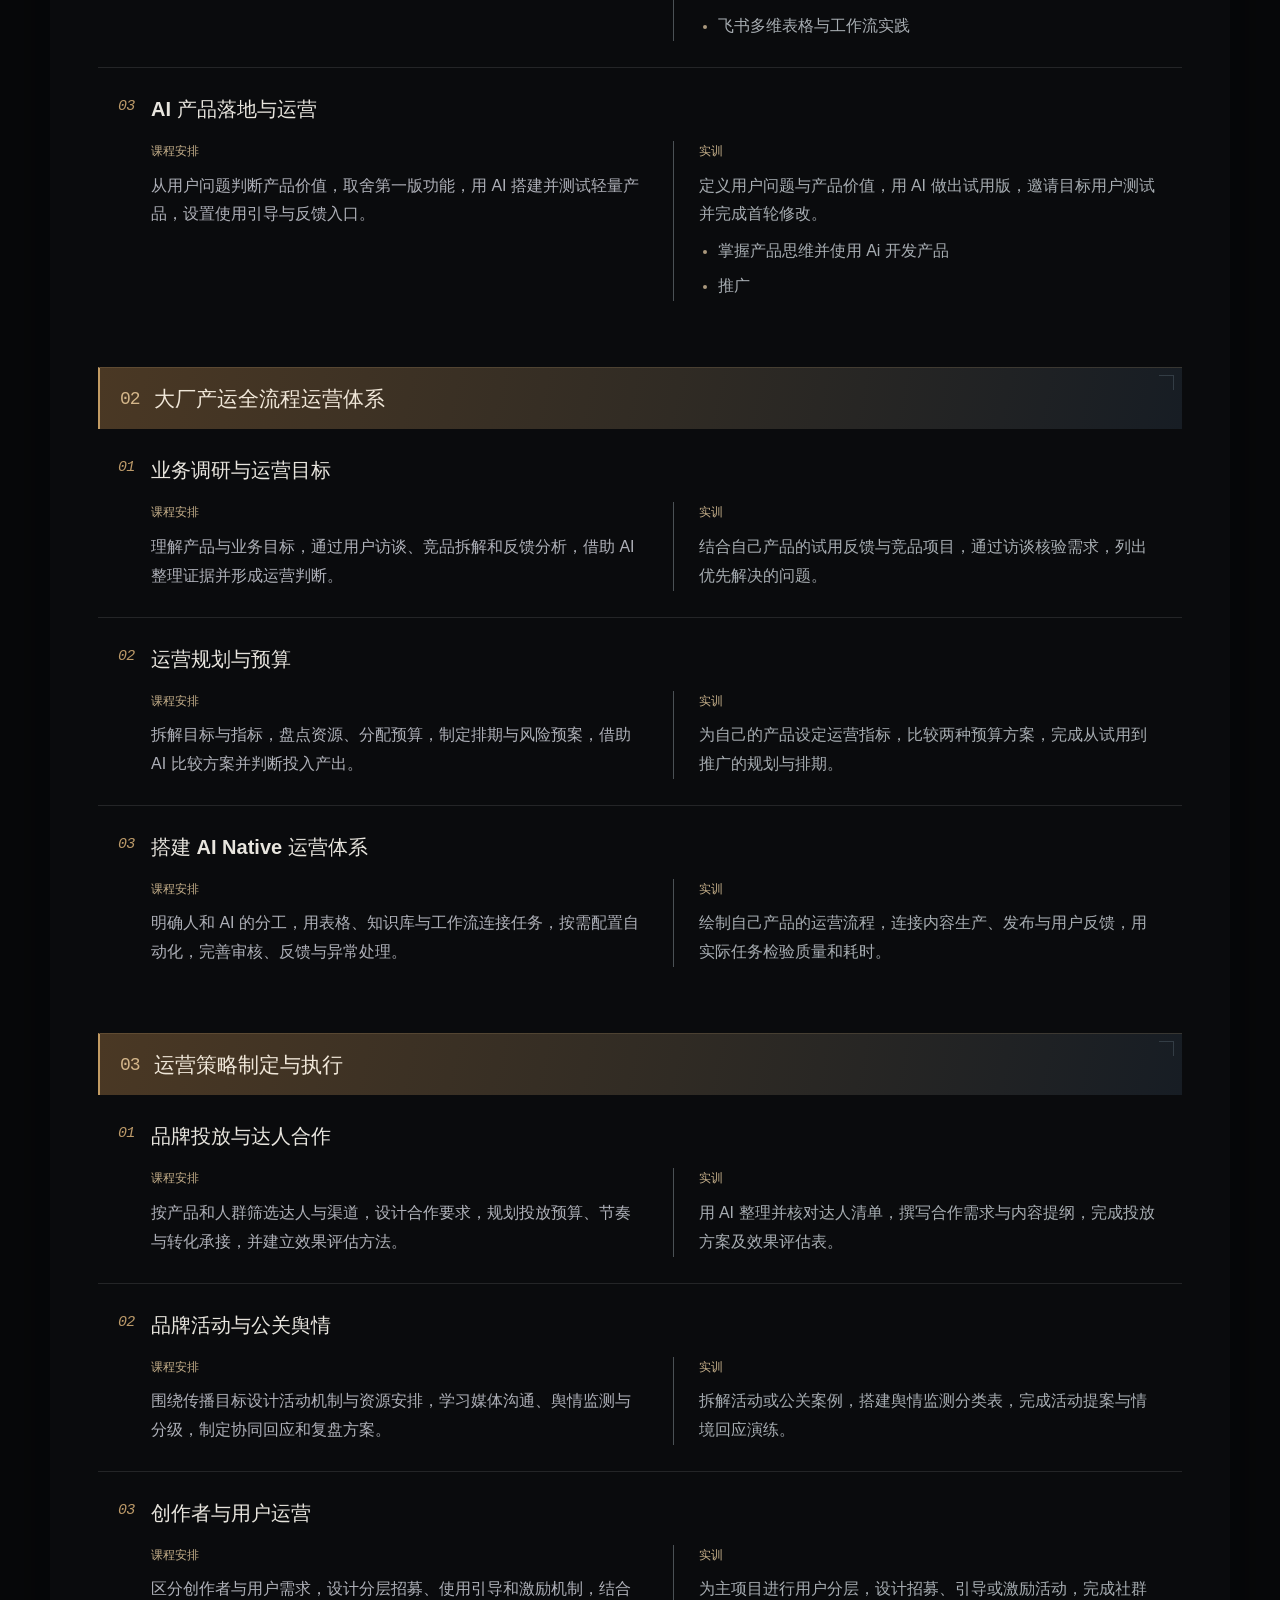
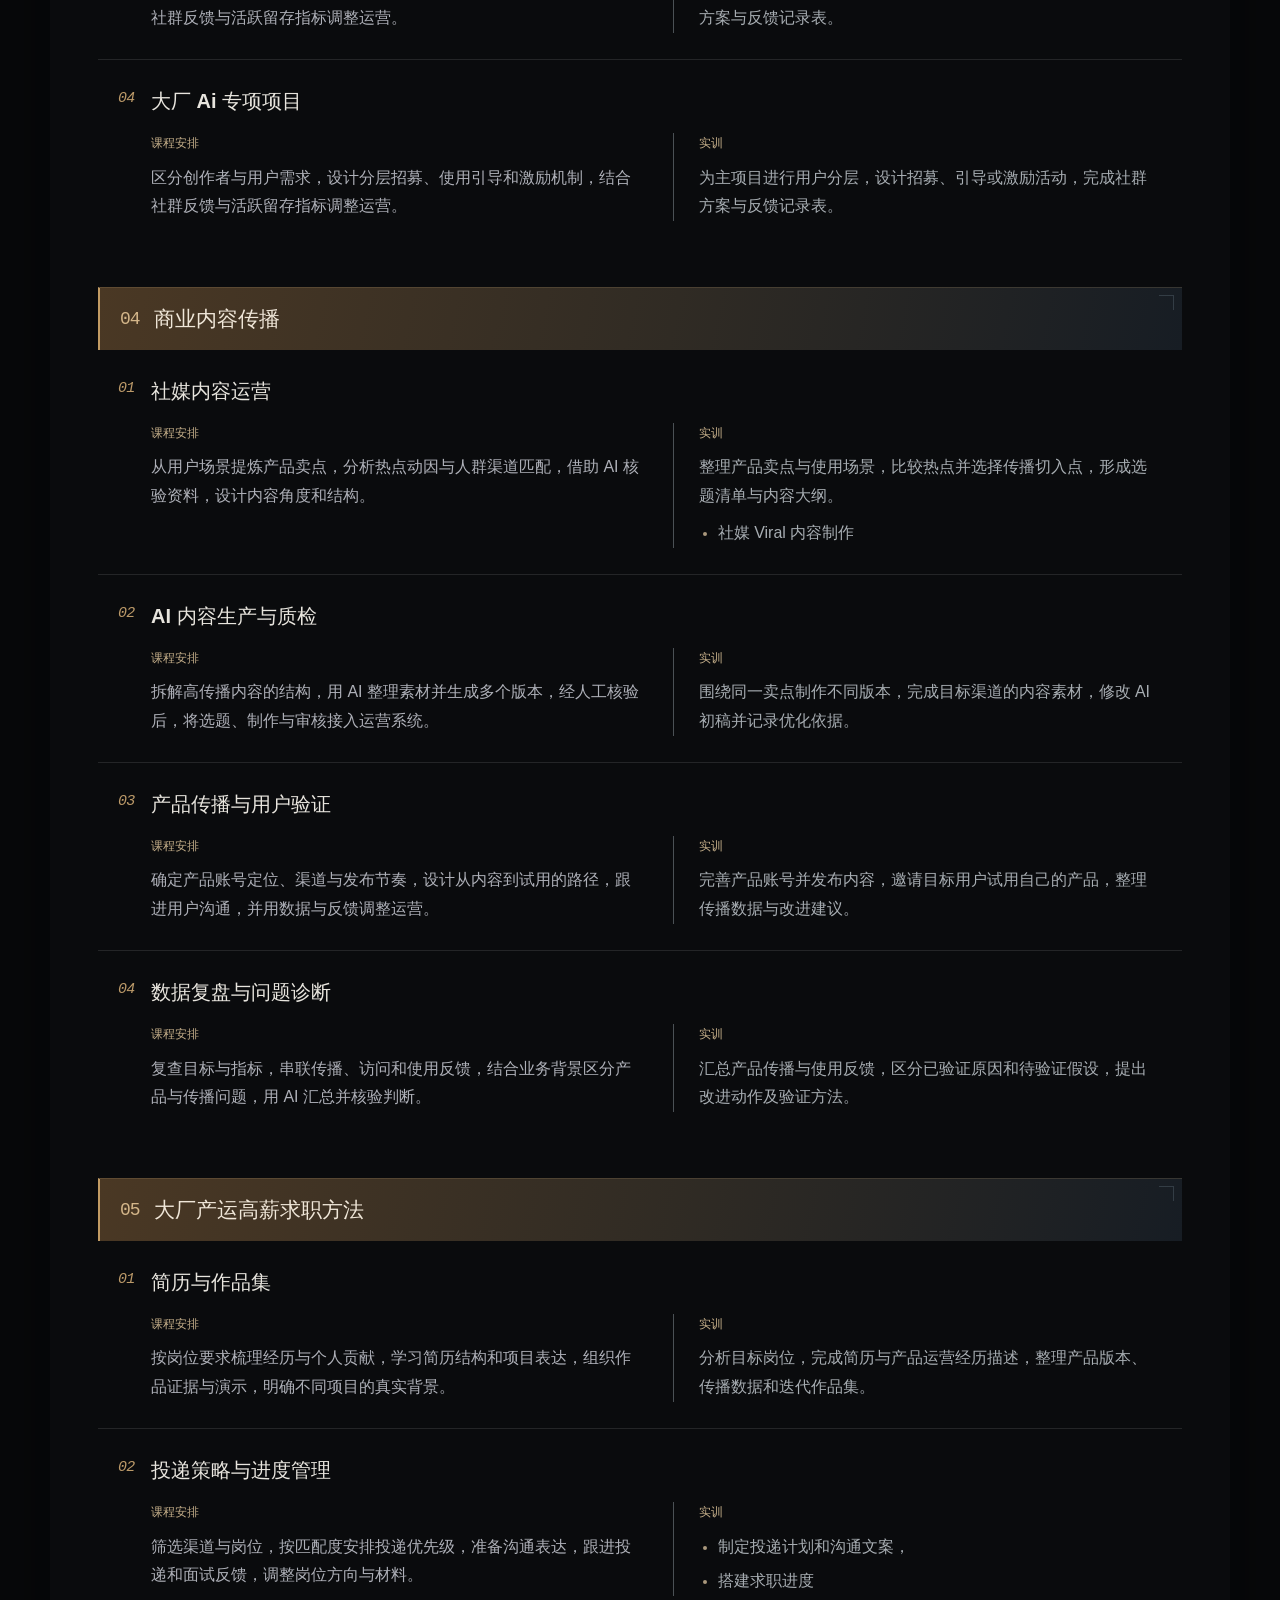
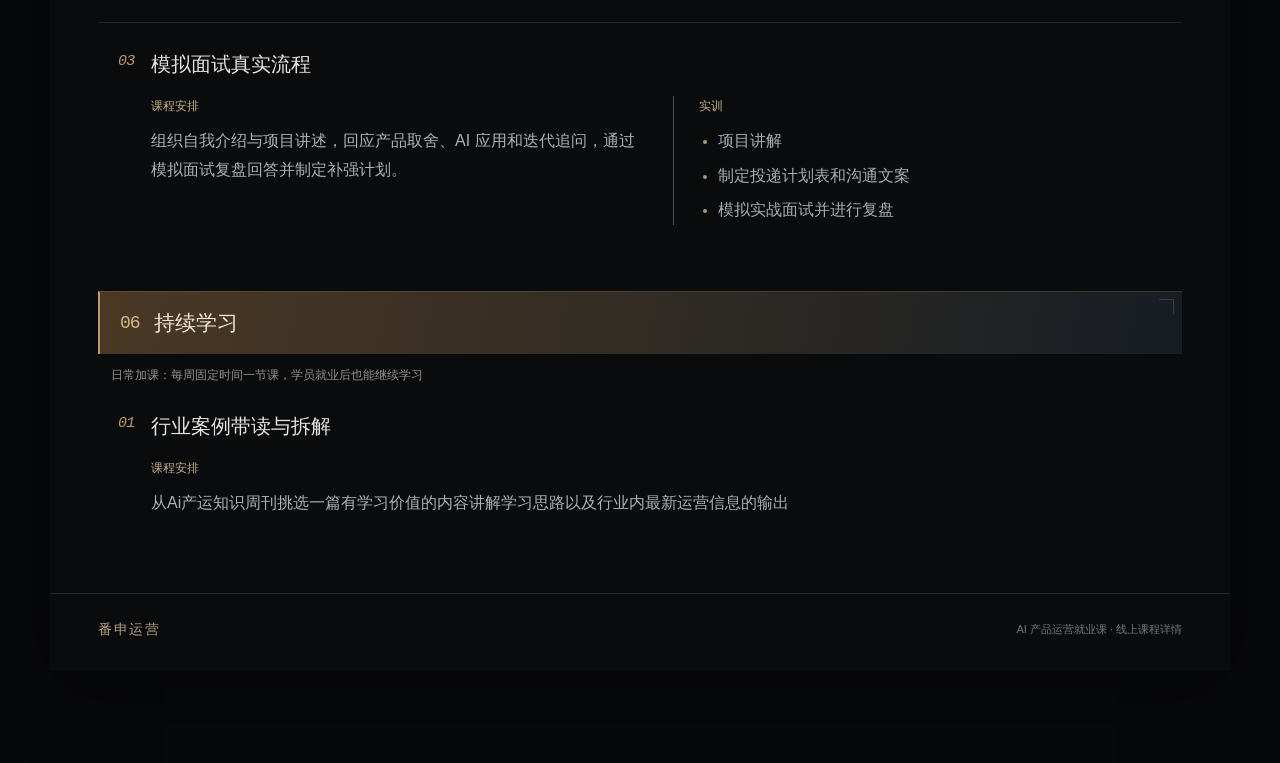
==== commit 8c473508: "修复实训标签与列表排版，统一段落和换行缩进" ====
--- a/curriculum/index.html
+++ b/curriculum/index.html
@@ -9,7 +9,7 @@
   <link rel="icon" type="image/png" href="brand-mark.png?v=2d167ac80fb7">
   <link rel="preload" as="image" href="hero.webp?v=7e39fd3e4d3c" media="(max-width: 759.98px)" fetchpriority="high">
   <link rel="preload" as="image" href="../hero-ai-product-operations-career.0550bcef70ce.webp" media="(min-width: 760px)" fetchpriority="high">
-  <link rel="stylesheet" href="styles.css?v=087f1f5746df">
+  <link rel="stylesheet" href="styles.css?v=70eb1e6ae90a">
 </head>
 <body>
   <a class="skip-link" href="#curriculum">跳转至课程大纲</a>
@@ -44,6 +44,6 @@
     <div class="share-actions"><button id="native-share" class="share-button" type="button">分享给好友</button><a id="save-image" class="save-image">保存 PNG 图片</a></div>
   </dialog>
   <noscript><p class="noscript-message">请开启浏览器的 JavaScript，以查看完整课程和导出图片。</p></noscript>
-  <script type="module" src="app.js?v=01798c0c0b8d"></script>
+  <script type="module" src="app.js?v=f244acb7ad78"></script>
 </body>
 </html>
--- a/curriculum/styles.css
+++ b/curriculum/styles.css
@@ -3,7 +3,7 @@
 *{box-sizing:border-box}html{scroll-behavior:smooth;scroll-padding-top:20px}body{margin:0;padding-bottom:calc(92px + env(safe-area-inset-bottom,0px));background:#07080a;color:var(--text);font-size:16px;-webkit-font-smoothing:antialiased}a{color:inherit;text-decoration:none}button{font:inherit}a,button{-webkit-tap-highlight-color:transparent}a:focus-visible,button:focus-visible{outline:2px solid #d8b37b;outline-offset:5px}button:disabled{cursor:wait;opacity:.7}::selection{background:#665030;color:#fff}.skip-link{position:fixed;top:-80px;left:16px;z-index:50;background:#e5c79a;color:#17120d;padding:12px}.skip-link:focus{top:12px}
 .course-document{width:100%;max-width:390px;margin:0 auto;background:var(--bg);box-shadow:0 15px 75px #0006;overflow:hidden}.hero{position:relative;background:#08090a}.hero-visual{position:relative}.hero-art{display:block;width:100%;height:auto}.hero-meta{position:relative;display:flex;align-items:center;justify-content:center;gap:12px;margin:0 22px;padding:13px 0 24px;border-bottom:1px solid #3b3023;color:#c6b491;font-size:13px;letter-spacing:.02em;background:#08090a}.hero-meta i{font-style:normal;color:#61503a;font-size:12px}.hero-meta .ai-native{color:#9eafb7}
 .syllabus{padding:34px 22px 5px;background:radial-gradient(ellipse 95% 190px at 5% 0%,#35271a29,transparent),#0a0b0d}.syllabus-heading{display:flex;align-items:flex-end;justify-content:space-between;gap:14px;padding-bottom:24px;border-bottom:1px solid #27272a;margin-bottom:27px}.syllabus-heading p{font:11px/1.4 ui-monospace,SFMono-Regular,Consolas,monospace;letter-spacing:.13em;color:#9d8c72;margin:0 0 9px}.syllabus-heading h2{font-size:30px;line-height:1.2;letter-spacing:.04em;margin:0;font-weight:650;color:#f1e6d3}.syllabus-count{display:flex;flex-direction:column;align-items:flex-end;gap:9px;padding-bottom:1px;white-space:nowrap}.syllabus-count strong{font:26px/1 ui-monospace,SFMono-Regular,Consolas,monospace;font-weight:400;letter-spacing:-.04em;color:#c2aa85}.syllabus-count strong span{font-size:10px;letter-spacing:.05em;color:#8b8276}.syllabus-count>span{color:#919195;font-size:12px}
-.course-stage{margin:0 0 31px;scroll-margin-top:20px}.stage-heading{position:relative;display:flex;align-items:center;gap:12px;background:linear-gradient(102deg,#4a3824 0%,#302b24 53%,#171d24 100%);border-left:2px solid #c29b63;border-top:1px solid #c6a5702e;padding:14px 13px;isolation:isolate}.stage-heading:after{content:"";position:absolute;right:8px;top:7px;width:14px;height:14px;border-top:1px solid #758b974a;border-right:1px solid #758b974a;z-index:-1}.stage-number{font:18px/1 ui-monospace,SFMono-Regular,Consolas,monospace;color:#d4b68a;flex:none;letter-spacing:-.06em}.stage-heading h3{margin:0;font-size:18px;line-height:1.5;font-weight:550;color:#f0e7d9;overflow-wrap:anywhere}.stage-note{color:#96928b;font-size:12px;line-height:1.7;margin:11px 0 0 13px}.course-unit{padding:22px 0}.course-unit+.course-unit{border-top:1px solid #242527}.unit-heading{display:flex;align-items:flex-start;gap:11px;margin-bottom:8px}.unit-number{font:italic 15px/1.6 ui-monospace,SFMono-Regular,Consolas,monospace;letter-spacing:-.05em;color:#bc9a69;min-width:22px;padding-top:1px}.unit-heading h4{font-size:18px;line-height:1.5;font-weight:550;margin:0;color:#e8e5de;overflow-wrap:anywhere}.unit-copy{padding-left:33px}.unit-plan{font-size:16px;line-height:1.8;color:#aeb0b8;margin:0;overflow-wrap:anywhere}.unit-practice{font-size:14px;line-height:1.8;color:#a7adb2;margin:13px 0 0;padding-left:11px;border-left:1px solid #4b5155}.unit-practice>span{display:inline-block;margin-right:7px;color:#c5af8a;font-size:12px;letter-spacing:.04em}.document-footer{display:flex;align-items:center;justify-content:space-between;gap:12px;padding:23px 22px 28px;border-top:1px solid #2b2824;color:#b6a183}.document-footer>span{font-size:14px;font-weight:550;letter-spacing:.12em}.document-footer p{margin:0;font-size:11px;line-height:1.7;color:#747578}
+.course-stage{margin:0 0 31px;scroll-margin-top:20px}.stage-heading{position:relative;display:flex;align-items:center;gap:12px;background:linear-gradient(102deg,#4a3824 0%,#302b24 53%,#171d24 100%);border-left:2px solid #c29b63;border-top:1px solid #c6a5702e;padding:14px 13px;isolation:isolate}.stage-heading:after{content:"";position:absolute;right:8px;top:7px;width:14px;height:14px;border-top:1px solid #758b974a;border-right:1px solid #758b974a;z-index:-1}.stage-number{font:18px/1 ui-monospace,SFMono-Regular,Consolas,monospace;color:#d4b68a;flex:none;letter-spacing:-.06em}.stage-heading h3{margin:0;font-size:18px;line-height:1.5;font-weight:550;color:#f0e7d9;overflow-wrap:anywhere}.stage-note{color:#96928b;font-size:12px;line-height:1.7;margin:11px 0 0 13px}.course-unit{padding:22px 0}.course-unit+.course-unit{border-top:1px solid #242527}.unit-heading{display:flex;align-items:flex-start;gap:11px;margin-bottom:8px}.unit-number{font:italic 15px/1.6 ui-monospace,SFMono-Regular,Consolas,monospace;letter-spacing:-.05em;color:#bc9a69;min-width:22px;padding-top:1px}.unit-heading h4{font-size:18px;line-height:1.5;font-weight:550;margin:0;color:#e8e5de;overflow-wrap:anywhere}.unit-copy{padding-left:33px}.unit-copy>div{min-width:0}.unit-plan{font-size:16px;line-height:1.8;color:#aeb0b8;margin:0;overflow-wrap:anywhere}.unit-practice{font-size:14px;line-height:1.8;color:#a7adb2;margin:15px 0 0;padding-left:11px;border-left:1px solid #4b5155;overflow-wrap:anywhere}.unit-practice>span{display:block;margin:0 0 8px;color:#c5af8a;font-size:12px;line-height:1.8;letter-spacing:.04em}.document-footer{display:flex;align-items:center;justify-content:space-between;gap:12px;padding:23px 22px 28px;border-top:1px solid #2b2824;color:#b6a183}.document-footer>span{font-size:14px;font-weight:550;letter-spacing:.12em}.document-footer p{margin:0;font-size:11px;line-height:1.7;color:#747578}
 /* A phone-width poster. The export helper renders it at 2× resolution. */
 @media(min-width:700px){.course-document{margin-top:24px}}
 @media(max-width:359px){.course-document:not(.export-mode) .syllabus{padding-inline:18px}.course-document:not(.export-mode) .hero-meta{gap:9px;margin-inline:18px;font-size:12px}.course-document:not(.export-mode) .stage-heading{gap:9px;padding-inline:11px}.course-document:not(.export-mode) .stage-heading h3{font-size:17px}.course-document:not(.export-mode) .syllabus-heading h2{font-size:28px}.course-document:not(.export-mode) .unit-heading{gap:8px}.course-document:not(.export-mode) .unit-heading h4{font-size:17px}.course-document:not(.export-mode) .unit-copy{padding-left:30px}.course-document:not(.export-mode) .document-footer{padding-inline:18px}}
@@ -40,7 +40,7 @@
   .course-document:not(.export-mode) .course-unit{padding:26px 20px}
   .course-document:not(.export-mode) .unit-heading{margin-bottom:17px}
   .course-document:not(.export-mode) .unit-heading h4{font-size:20px}
-  .course-document:not(.export-mode) .unit-copy{display:grid;grid-template-columns:1fr 1fr;gap:32px}
+  .course-document:not(.export-mode) .unit-copy{display:grid;grid-template-columns:minmax(0,1fr) minmax(0,1fr);gap:32px}
   .course-document:not(.export-mode) .unit-plan{font-size:16px}
   .course-document:not(.export-mode) .unit-plan:before{content:"课程安排";display:block;margin-bottom:9px;color:#c5af8a;font-size:12px}
   .course-document:not(.export-mode) .unit-practice{margin:0;padding-left:25px;font-size:16px}
@@ -51,3 +51,11 @@
 .visually-hidden{position:absolute!important;width:1px;height:1px;padding:0;overflow:hidden;clip-path:inset(50%);white-space:nowrap}
 .hero-intro.no-heading .hero-slogan{margin-top:0}
 .unit-plan:only-child{grid-column:1 / -1}
+
+.unit-plan p,.unit-practice-content p{margin:0}
+.unit-copy ul{margin:0;padding-left:1.2em;list-style:disc outside}
+.unit-copy li+li{margin-top:6px}
+.unit-copy li::marker{color:#aa987c;font-size:.8em}
+.unit-copy .unit-plan>*+*,.unit-copy .unit-practice-content>*+*{margin-top:8px}
+
+.unit-plan p,.unit-practice-content p,.unit-practice-content li{text-wrap:pretty}
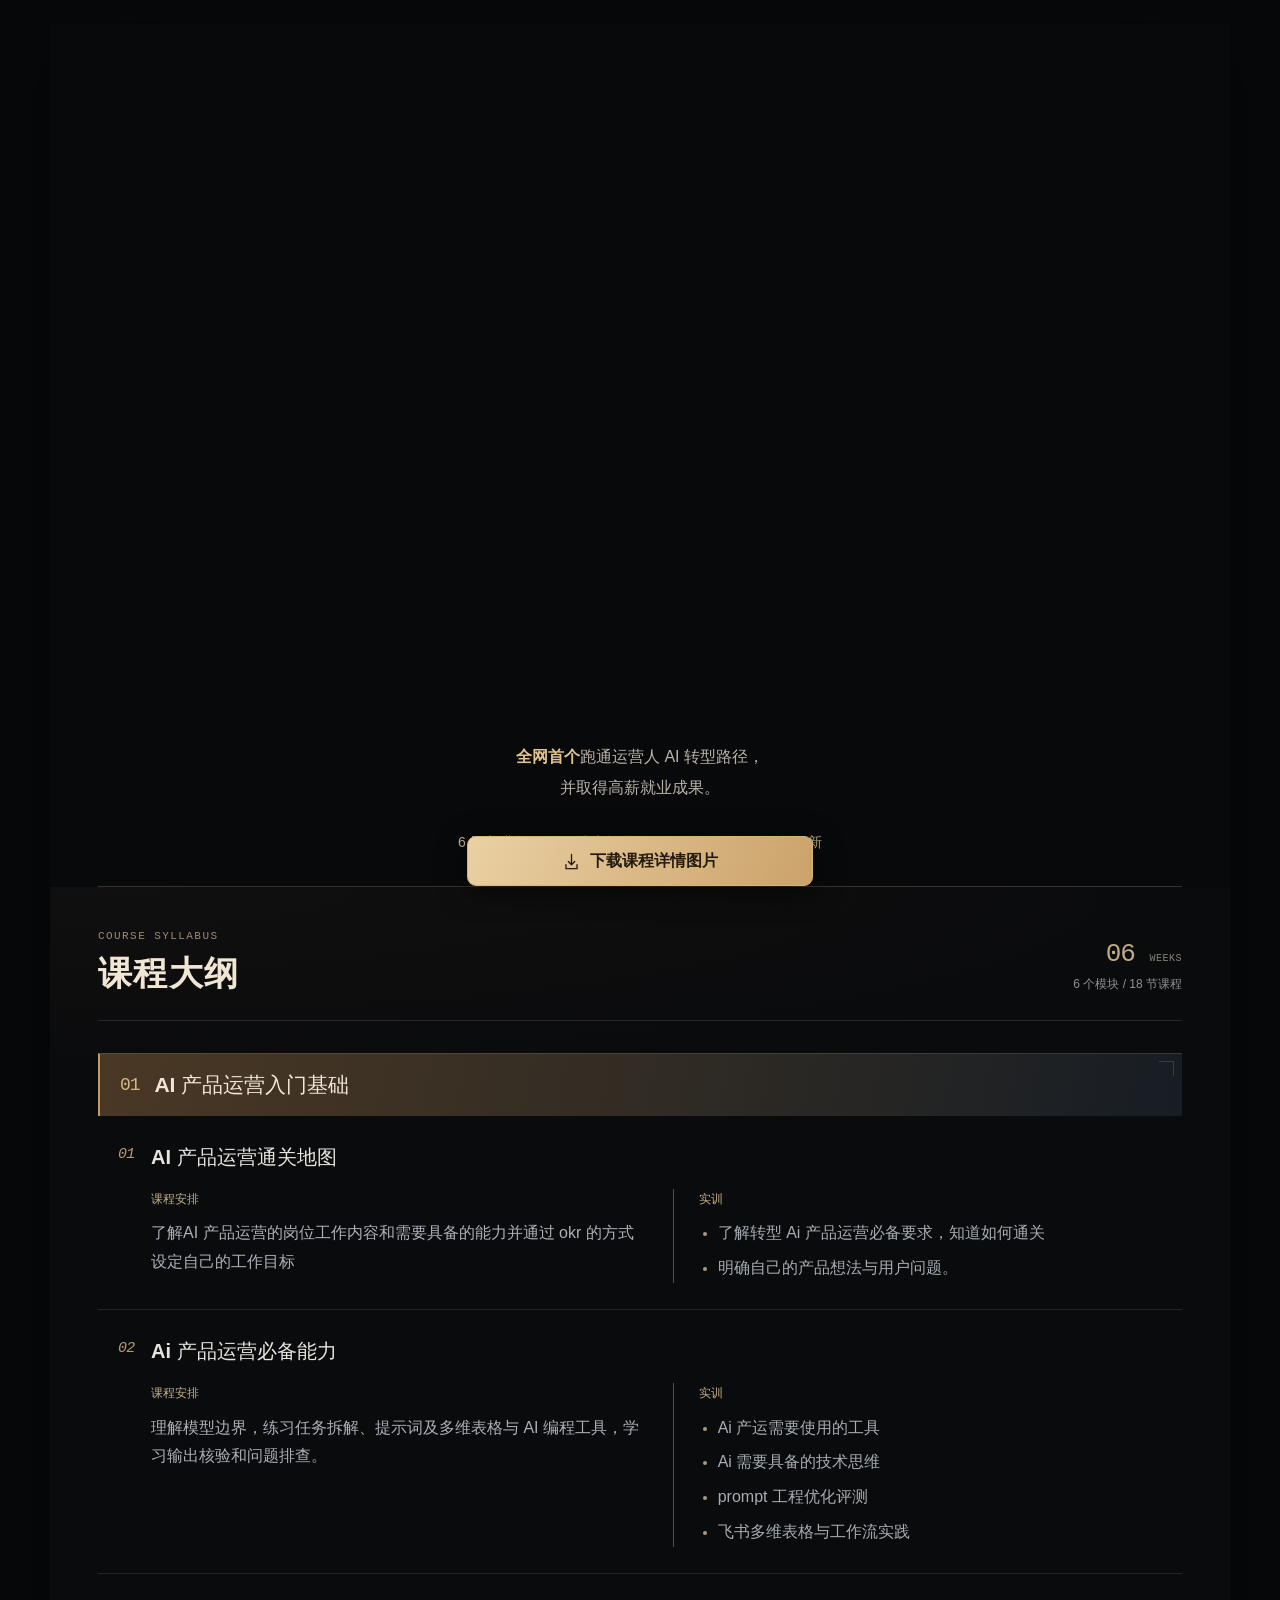
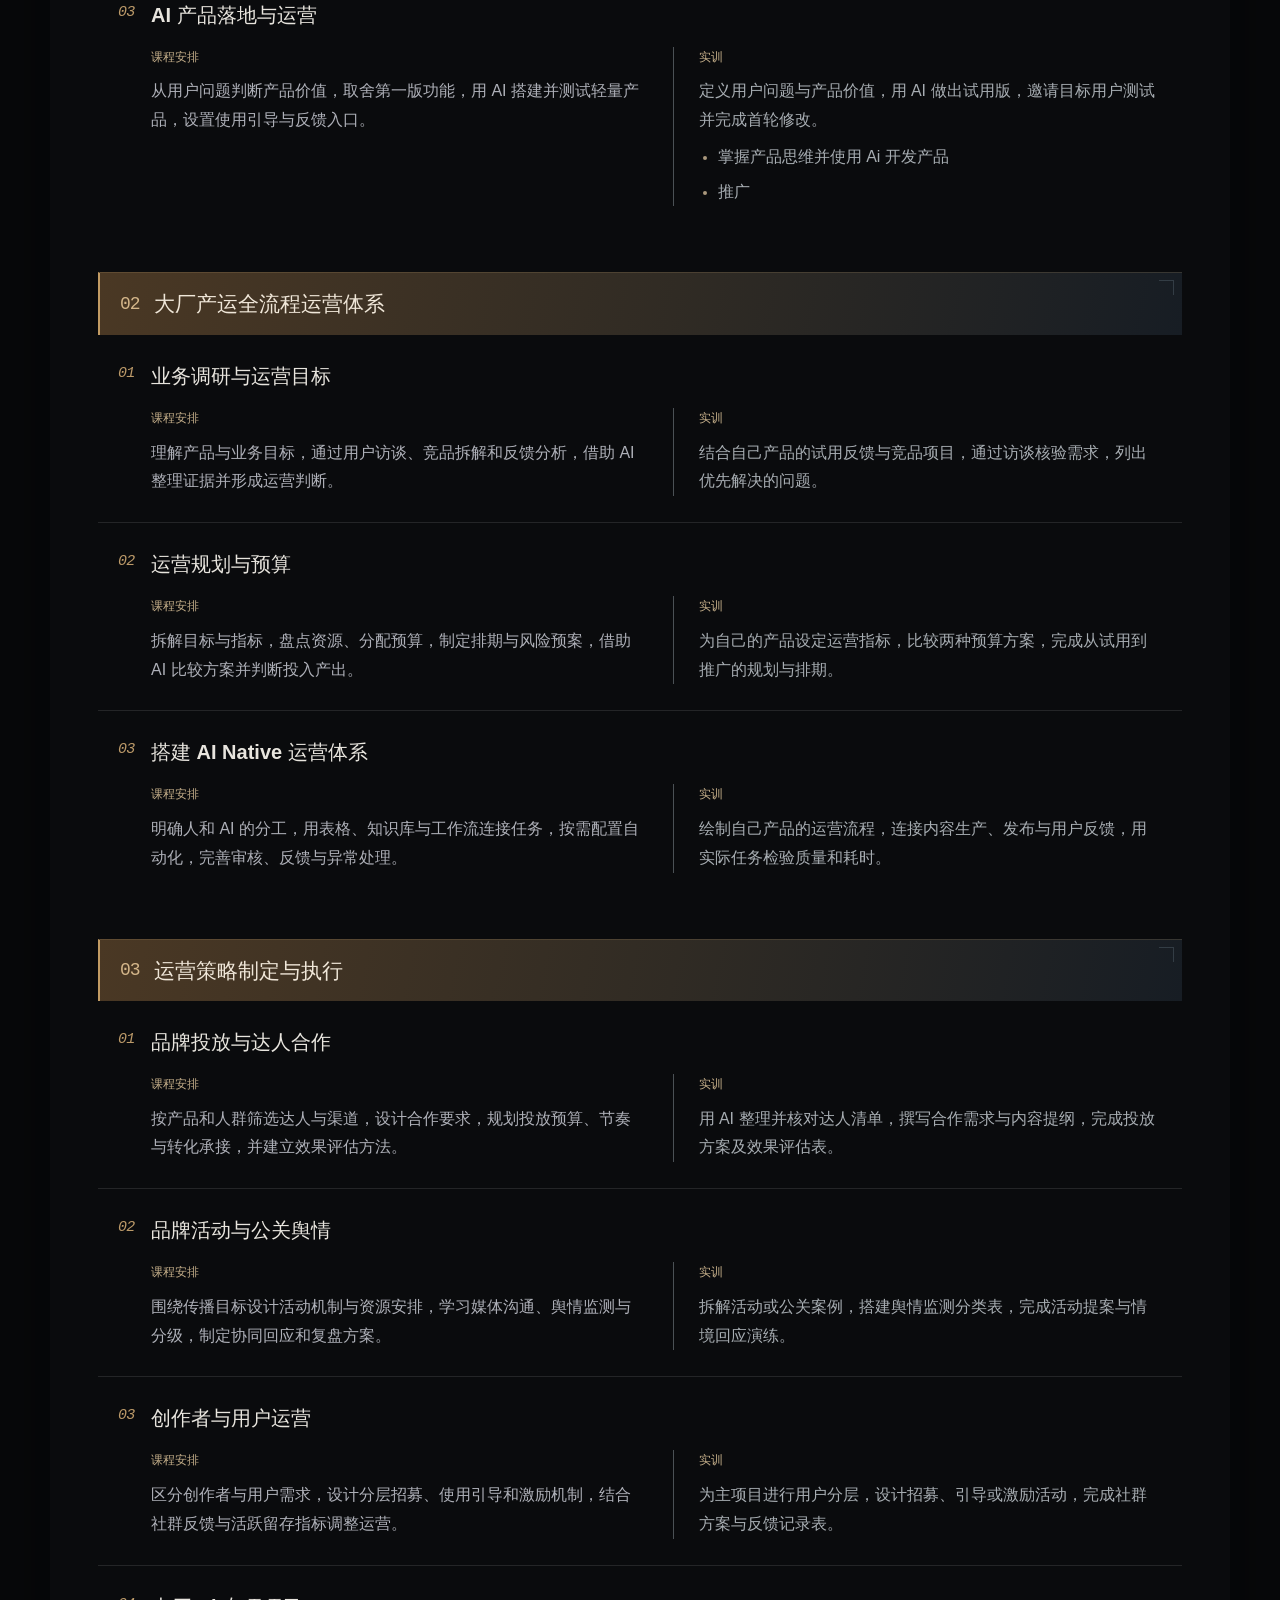
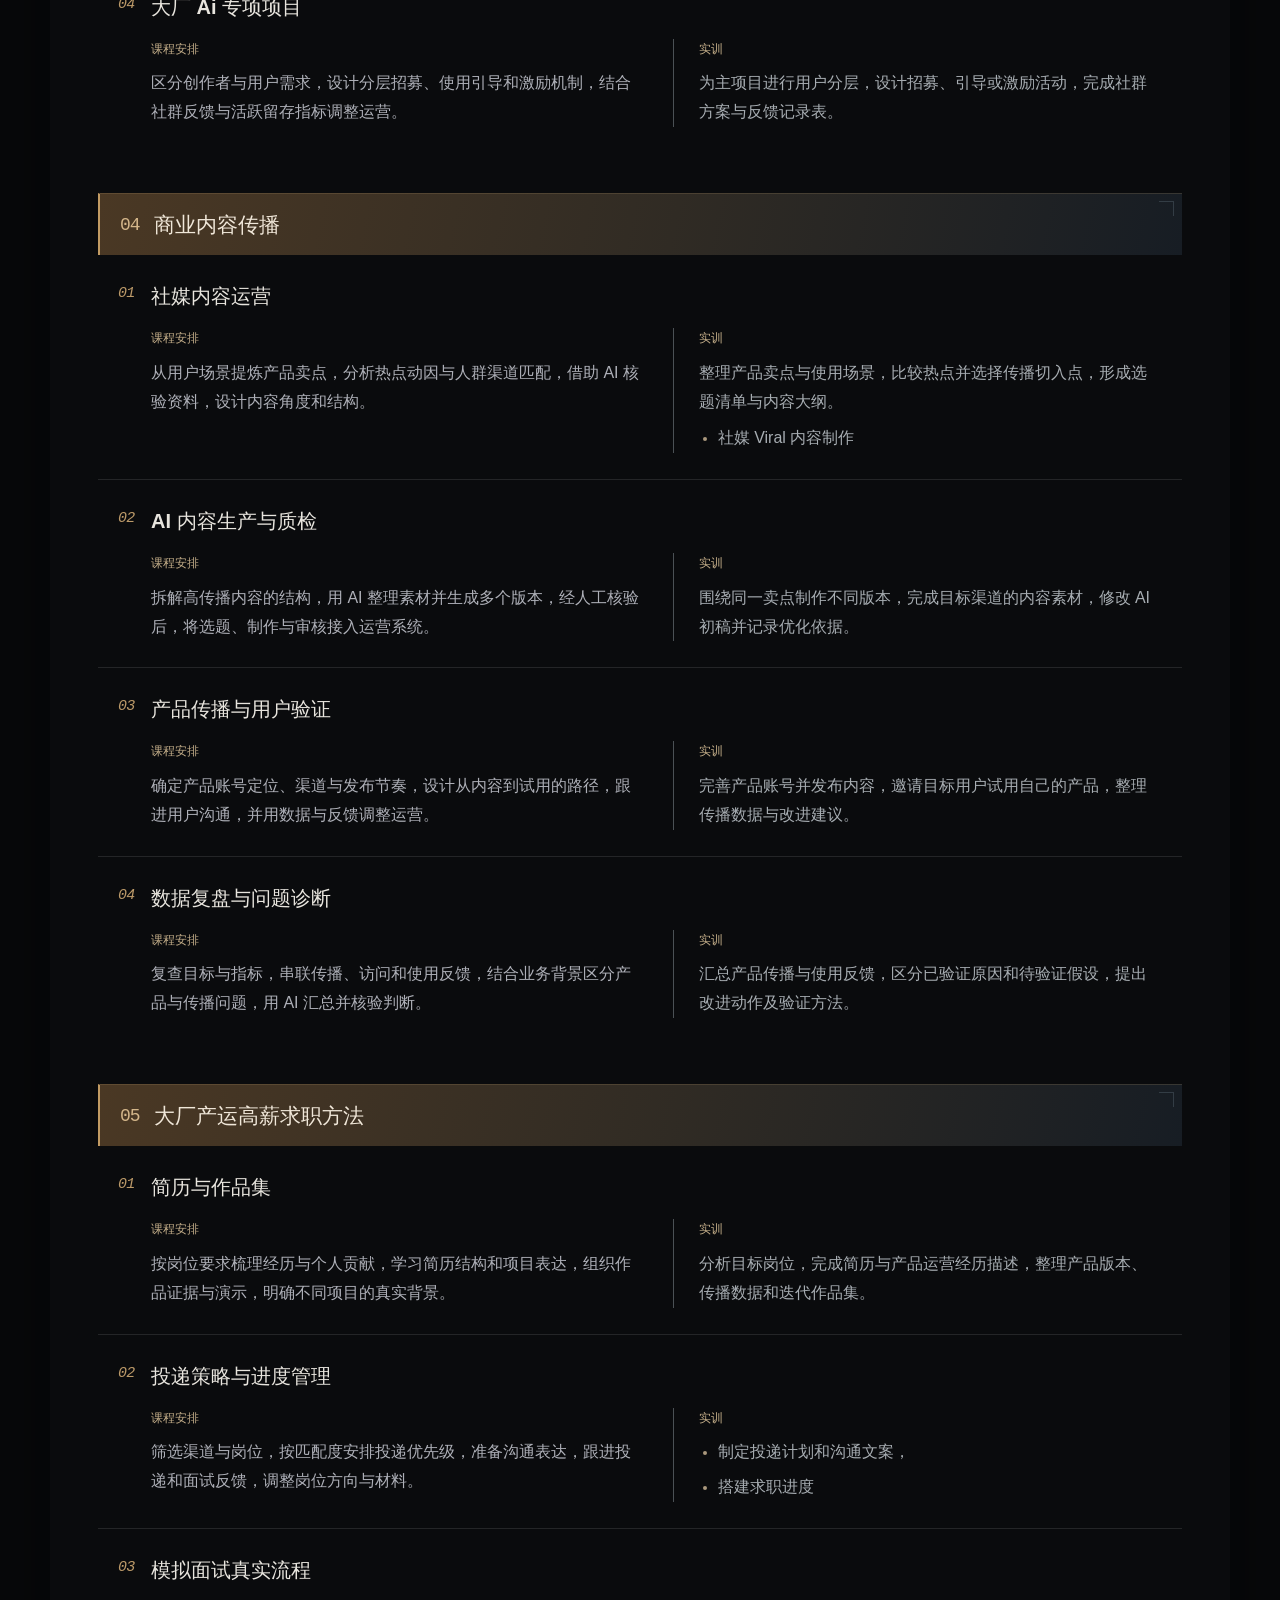
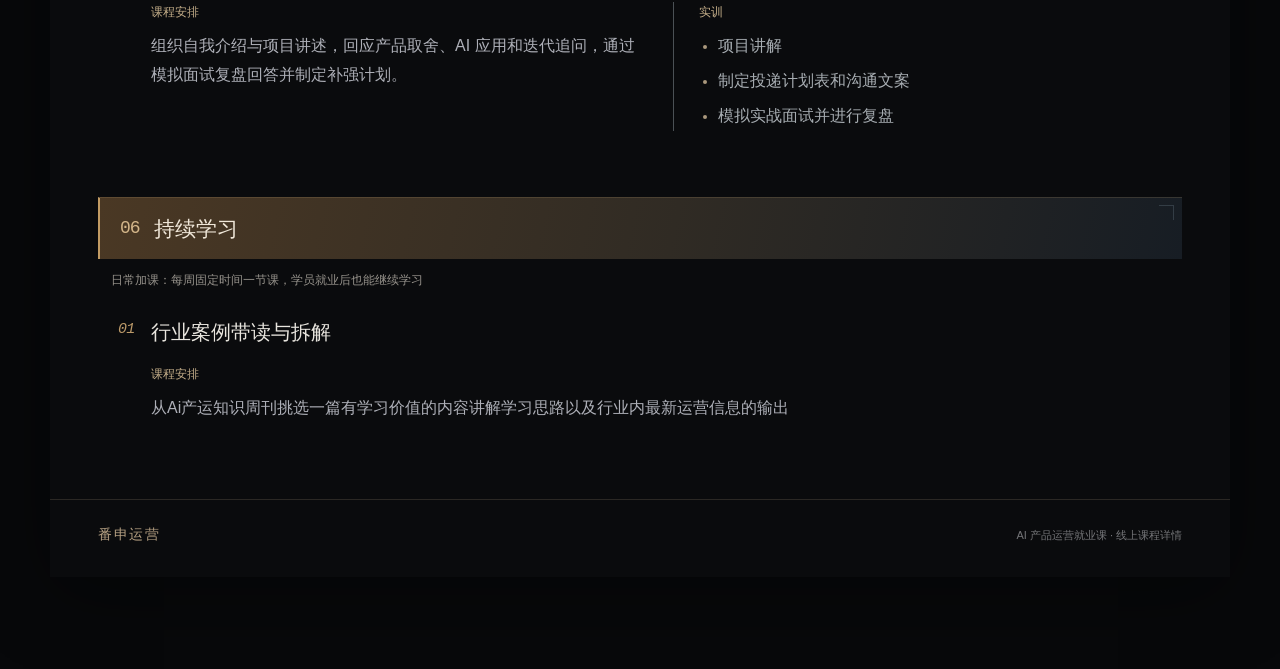
==== commit 4bbf9eb4: "按参考区域收掉课程主视觉顶部空白" ====
--- a/curriculum/index.html
+++ b/curriculum/index.html
@@ -9,7 +9,7 @@
   <link rel="icon" type="image/png" href="brand-mark.png?v=2d167ac80fb7">
   <link rel="preload" as="image" href="hero.webp?v=7e39fd3e4d3c" media="(max-width: 759.98px)" fetchpriority="high">
   <link rel="preload" as="image" href="../hero-ai-product-operations-career.0550bcef70ce.webp" media="(min-width: 760px)" fetchpriority="high">
-  <link rel="stylesheet" href="styles.css?v=70eb1e6ae90a">
+  <link rel="stylesheet" href="styles.css?v=03e8b57208b1">
 </head>
 <body>
   <a class="skip-link" href="#curriculum">跳转至课程大纲</a>
--- a/curriculum/styles.css
+++ b/curriculum/styles.css
@@ -1,7 +1,7 @@
 @charset "UTF-8";
 :root{color-scheme:dark;--bg:#0a0b0d;--text:#efebe2;font-family:-apple-system,BlinkMacSystemFont,"Segoe UI","PingFang SC","Microsoft YaHei",sans-serif}
 *{box-sizing:border-box}html{scroll-behavior:smooth;scroll-padding-top:20px}body{margin:0;padding-bottom:calc(92px + env(safe-area-inset-bottom,0px));background:#07080a;color:var(--text);font-size:16px;-webkit-font-smoothing:antialiased}a{color:inherit;text-decoration:none}button{font:inherit}a,button{-webkit-tap-highlight-color:transparent}a:focus-visible,button:focus-visible{outline:2px solid #d8b37b;outline-offset:5px}button:disabled{cursor:wait;opacity:.7}::selection{background:#665030;color:#fff}.skip-link{position:fixed;top:-80px;left:16px;z-index:50;background:#e5c79a;color:#17120d;padding:12px}.skip-link:focus{top:12px}
-.course-document{width:100%;max-width:390px;margin:0 auto;background:var(--bg);box-shadow:0 15px 75px #0006;overflow:hidden}.hero{position:relative;background:#08090a}.hero-visual{position:relative}.hero-art{display:block;width:100%;height:auto}.hero-meta{position:relative;display:flex;align-items:center;justify-content:center;gap:12px;margin:0 22px;padding:13px 0 24px;border-bottom:1px solid #3b3023;color:#c6b491;font-size:13px;letter-spacing:.02em;background:#08090a}.hero-meta i{font-style:normal;color:#61503a;font-size:12px}.hero-meta .ai-native{color:#9eafb7}
+.course-document{width:100%;max-width:390px;margin:0 auto;background:var(--bg);box-shadow:0 15px 75px #0006;overflow:hidden}.hero{position:relative;background:#08090a}.hero-visual{position:relative;overflow:hidden}.hero-visual picture{display:block}.hero-art{display:block;width:100%;height:auto;margin-top:-8%}.hero-meta{position:relative;display:flex;align-items:center;justify-content:center;gap:12px;margin:0 22px;padding:13px 0 24px;border-bottom:1px solid #3b3023;color:#c6b491;font-size:13px;letter-spacing:.02em;background:#08090a}.hero-meta i{font-style:normal;color:#61503a;font-size:12px}.hero-meta .ai-native{color:#9eafb7}
 .syllabus{padding:34px 22px 5px;background:radial-gradient(ellipse 95% 190px at 5% 0%,#35271a29,transparent),#0a0b0d}.syllabus-heading{display:flex;align-items:flex-end;justify-content:space-between;gap:14px;padding-bottom:24px;border-bottom:1px solid #27272a;margin-bottom:27px}.syllabus-heading p{font:11px/1.4 ui-monospace,SFMono-Regular,Consolas,monospace;letter-spacing:.13em;color:#9d8c72;margin:0 0 9px}.syllabus-heading h2{font-size:30px;line-height:1.2;letter-spacing:.04em;margin:0;font-weight:650;color:#f1e6d3}.syllabus-count{display:flex;flex-direction:column;align-items:flex-end;gap:9px;padding-bottom:1px;white-space:nowrap}.syllabus-count strong{font:26px/1 ui-monospace,SFMono-Regular,Consolas,monospace;font-weight:400;letter-spacing:-.04em;color:#c2aa85}.syllabus-count strong span{font-size:10px;letter-spacing:.05em;color:#8b8276}.syllabus-count>span{color:#919195;font-size:12px}
 .course-stage{margin:0 0 31px;scroll-margin-top:20px}.stage-heading{position:relative;display:flex;align-items:center;gap:12px;background:linear-gradient(102deg,#4a3824 0%,#302b24 53%,#171d24 100%);border-left:2px solid #c29b63;border-top:1px solid #c6a5702e;padding:14px 13px;isolation:isolate}.stage-heading:after{content:"";position:absolute;right:8px;top:7px;width:14px;height:14px;border-top:1px solid #758b974a;border-right:1px solid #758b974a;z-index:-1}.stage-number{font:18px/1 ui-monospace,SFMono-Regular,Consolas,monospace;color:#d4b68a;flex:none;letter-spacing:-.06em}.stage-heading h3{margin:0;font-size:18px;line-height:1.5;font-weight:550;color:#f0e7d9;overflow-wrap:anywhere}.stage-note{color:#96928b;font-size:12px;line-height:1.7;margin:11px 0 0 13px}.course-unit{padding:22px 0}.course-unit+.course-unit{border-top:1px solid #242527}.unit-heading{display:flex;align-items:flex-start;gap:11px;margin-bottom:8px}.unit-number{font:italic 15px/1.6 ui-monospace,SFMono-Regular,Consolas,monospace;letter-spacing:-.05em;color:#bc9a69;min-width:22px;padding-top:1px}.unit-heading h4{font-size:18px;line-height:1.5;font-weight:550;margin:0;color:#e8e5de;overflow-wrap:anywhere}.unit-copy{padding-left:33px}.unit-copy>div{min-width:0}.unit-plan{font-size:16px;line-height:1.8;color:#aeb0b8;margin:0;overflow-wrap:anywhere}.unit-practice{font-size:14px;line-height:1.8;color:#a7adb2;margin:15px 0 0;padding-left:11px;border-left:1px solid #4b5155;overflow-wrap:anywhere}.unit-practice>span{display:block;margin:0 0 8px;color:#c5af8a;font-size:12px;line-height:1.8;letter-spacing:.04em}.document-footer{display:flex;align-items:center;justify-content:space-between;gap:12px;padding:23px 22px 28px;border-top:1px solid #2b2824;color:#b6a183}.document-footer>span{font-size:14px;font-weight:550;letter-spacing:.12em}.document-footer p{margin:0;font-size:11px;line-height:1.7;color:#747578}
 /* A phone-width poster. The export helper renders it at 2× resolution. */
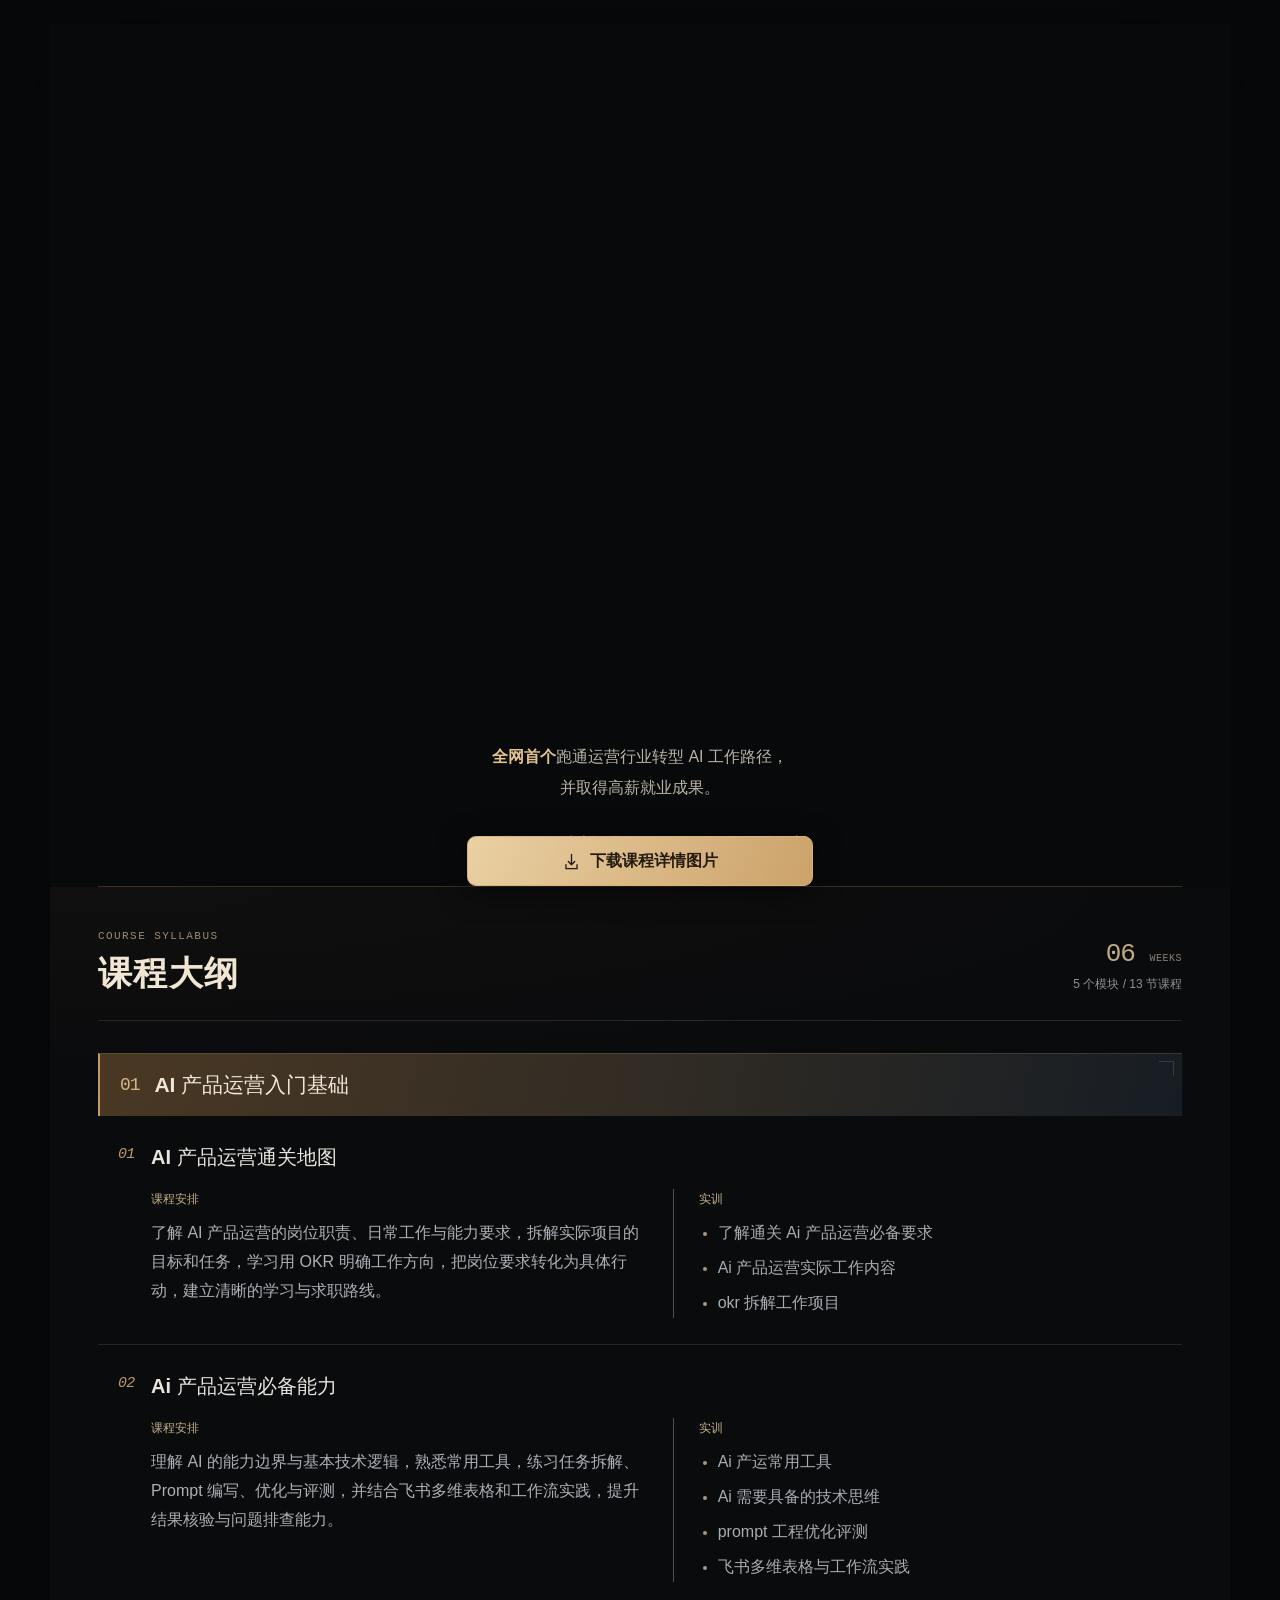
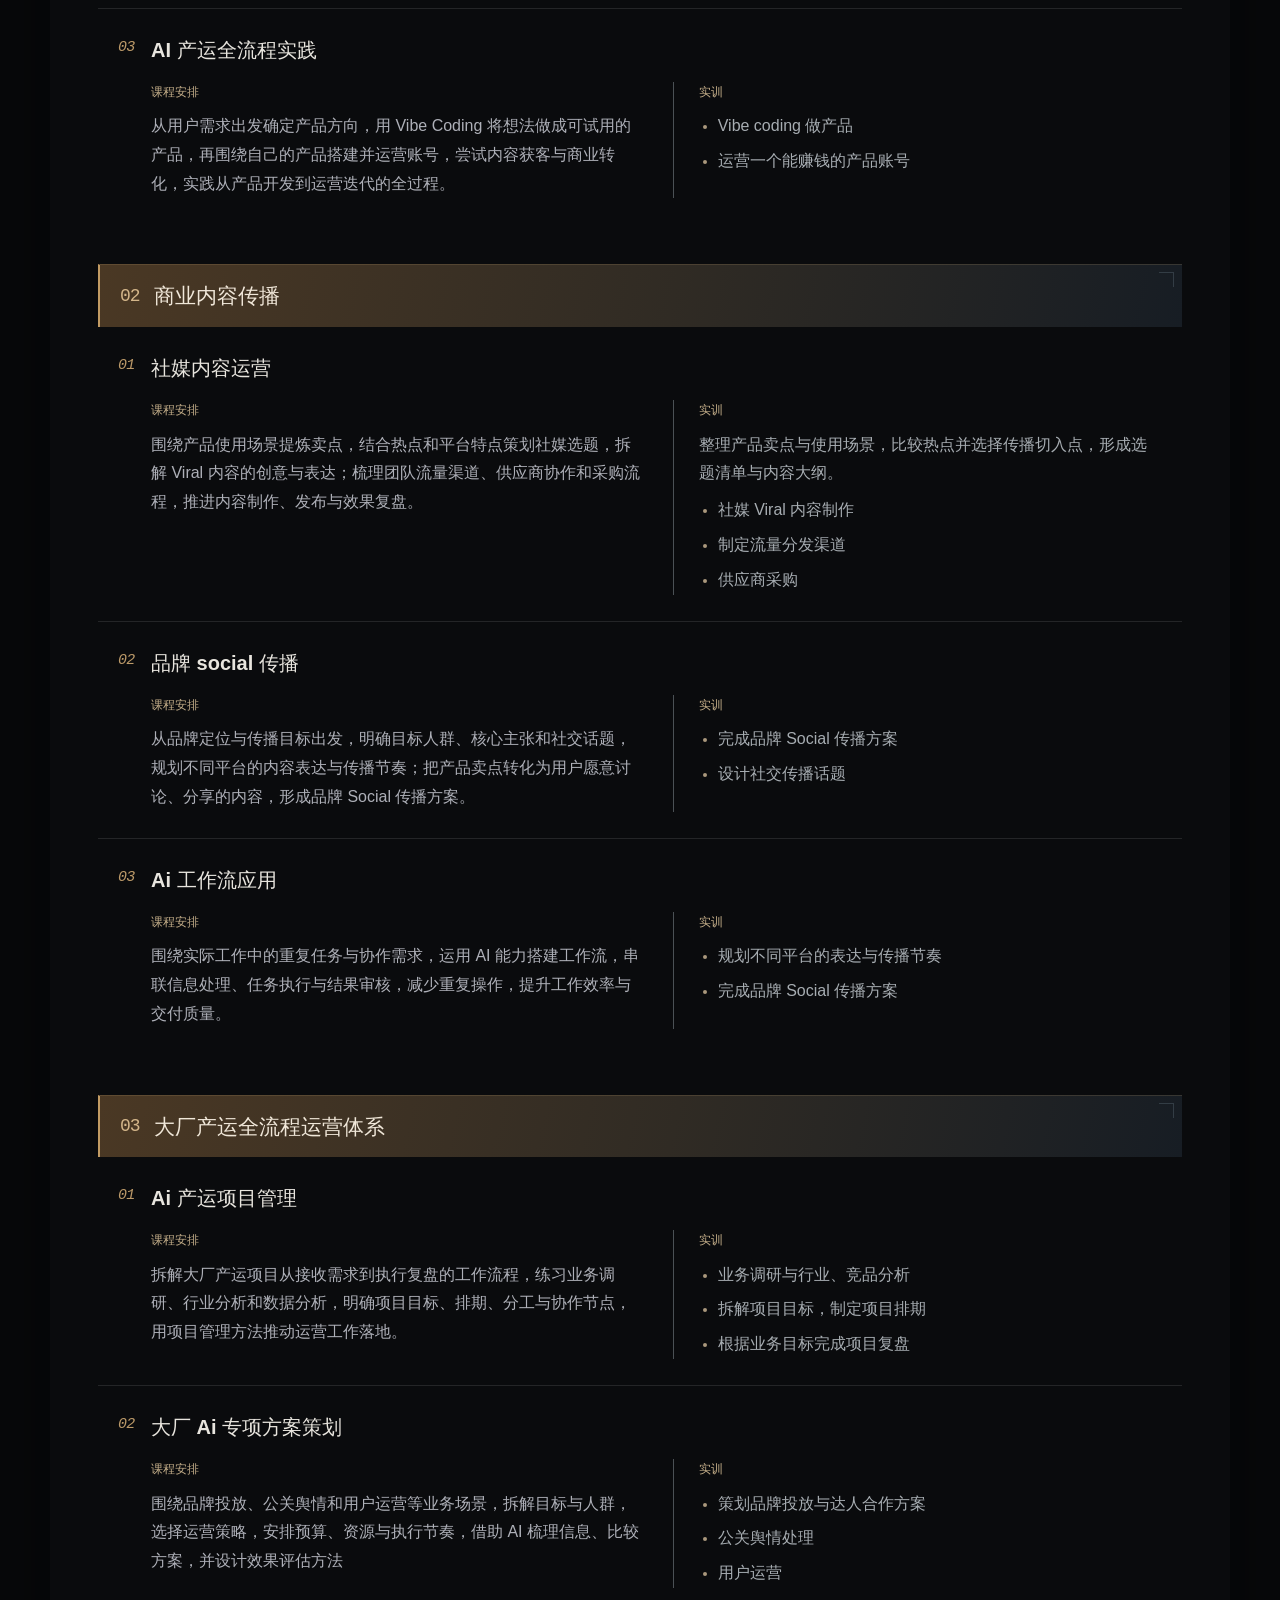
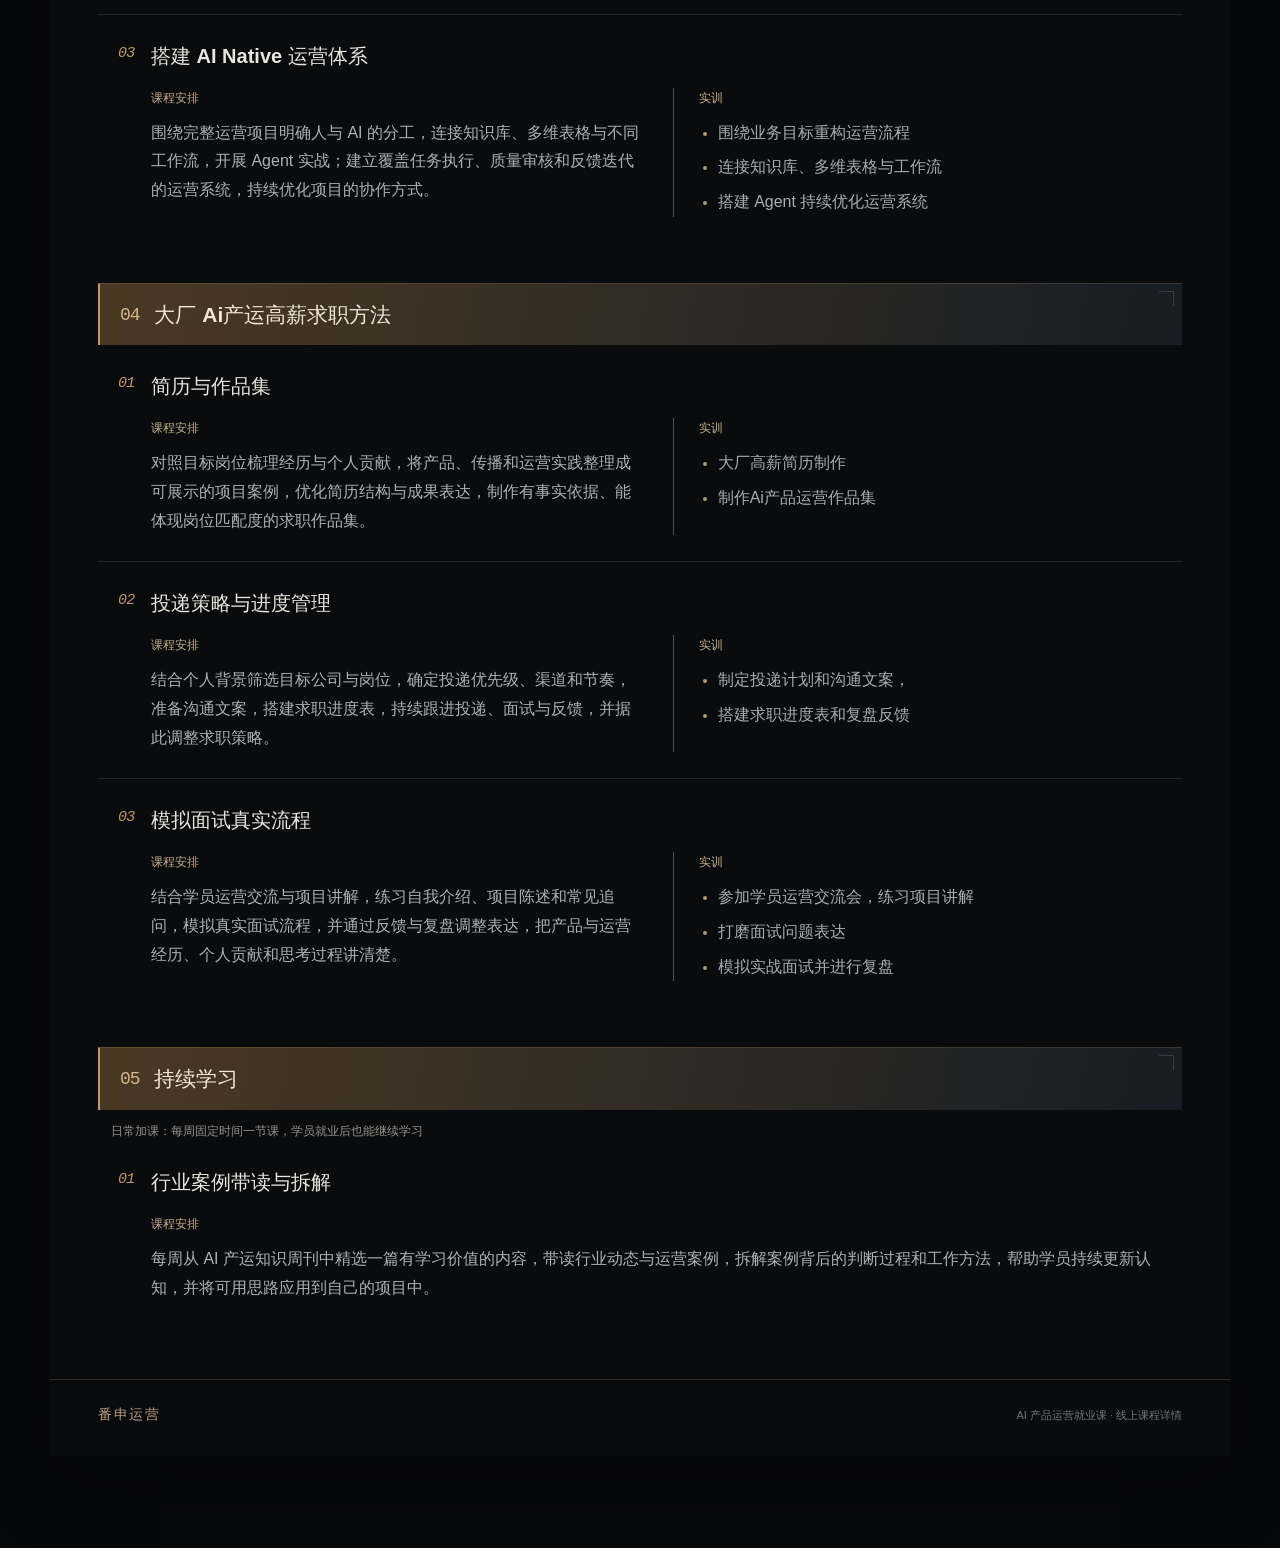
==== commit 4b8005ef: "同步飞书新版5模块13节课程与实训文案" ====
--- a/curriculum/index.html
+++ b/curriculum/index.html
@@ -4,6 +4,7 @@
   <meta charset="UTF-8">
   <meta name="viewport" content="width=device-width, initial-scale=1">
   <meta name="theme-color" content="#0a0b0d">
+  <meta name="course-data" content="./course-data.js?v=c414df72d59b">
   <meta name="description" content="番申 AI 产品运营就业课线上课程详情：6 周递进学习，从产品思维、AI 产品落地，到传播运营与求职面试。查看课程安排与实训内容，一键导出手机课程长图。">
   <title>番申 AI 产品运营就业课 · 线上课程详情</title>
   <link rel="icon" type="image/png" href="brand-mark.png?v=2d167ac80fb7">
@@ -23,9 +24,9 @@
       </div>
       <div class="hero-intro no-heading">
         <h1 id="course-title" class="visually-hidden">AI 产品运营课程详情</h1>
-        <p class="hero-slogan"><span><strong>全网首个</strong>跑通运营人 AI 转型路径，</span><span>并取得高薪就业成果。</span></p>
+        <p class="hero-slogan"><span><strong>全网首个</strong>跑通运营行业转型 AI 工作路径，</span><span>并取得高薪就业成果。</span></p>
       </div>
-      <div class="hero-meta"><span>6 周递进学习</span><i>/</i><span>线上授课</span><i>/</i><span class="ai-native">AI Native</span><i>/</i><span>一年更新</span></div>
+      <div class="hero-meta"><span>6 周课程</span><i>/</i><span>线上授课</span><i>/</i><span class="ai-native">AI Native</span><i>/</i><span>一年更新</span></div>
     </section>
     <section class="syllabus" id="curriculum" aria-labelledby="syllabus-title">
       <div class="syllabus-heading"><div><p>COURSE SYLLABUS</p><h2 id="syllabus-title">课程大纲</h2></div><div class="syllabus-count"><strong>06 <span>WEEKS</span></strong><span id="curriculum-count"></span></div></div>
@@ -44,6 +45,6 @@
     <div class="share-actions"><button id="native-share" class="share-button" type="button">分享给好友</button><a id="save-image" class="save-image">保存 PNG 图片</a></div>
   </dialog>
   <noscript><p class="noscript-message">请开启浏览器的 JavaScript，以查看完整课程和导出图片。</p></noscript>
-  <script type="module" src="app.js?v=f244acb7ad78"></script>
+  <script type="module" src="app.js?v=f389c6438ba2"></script>
 </body>
 </html>
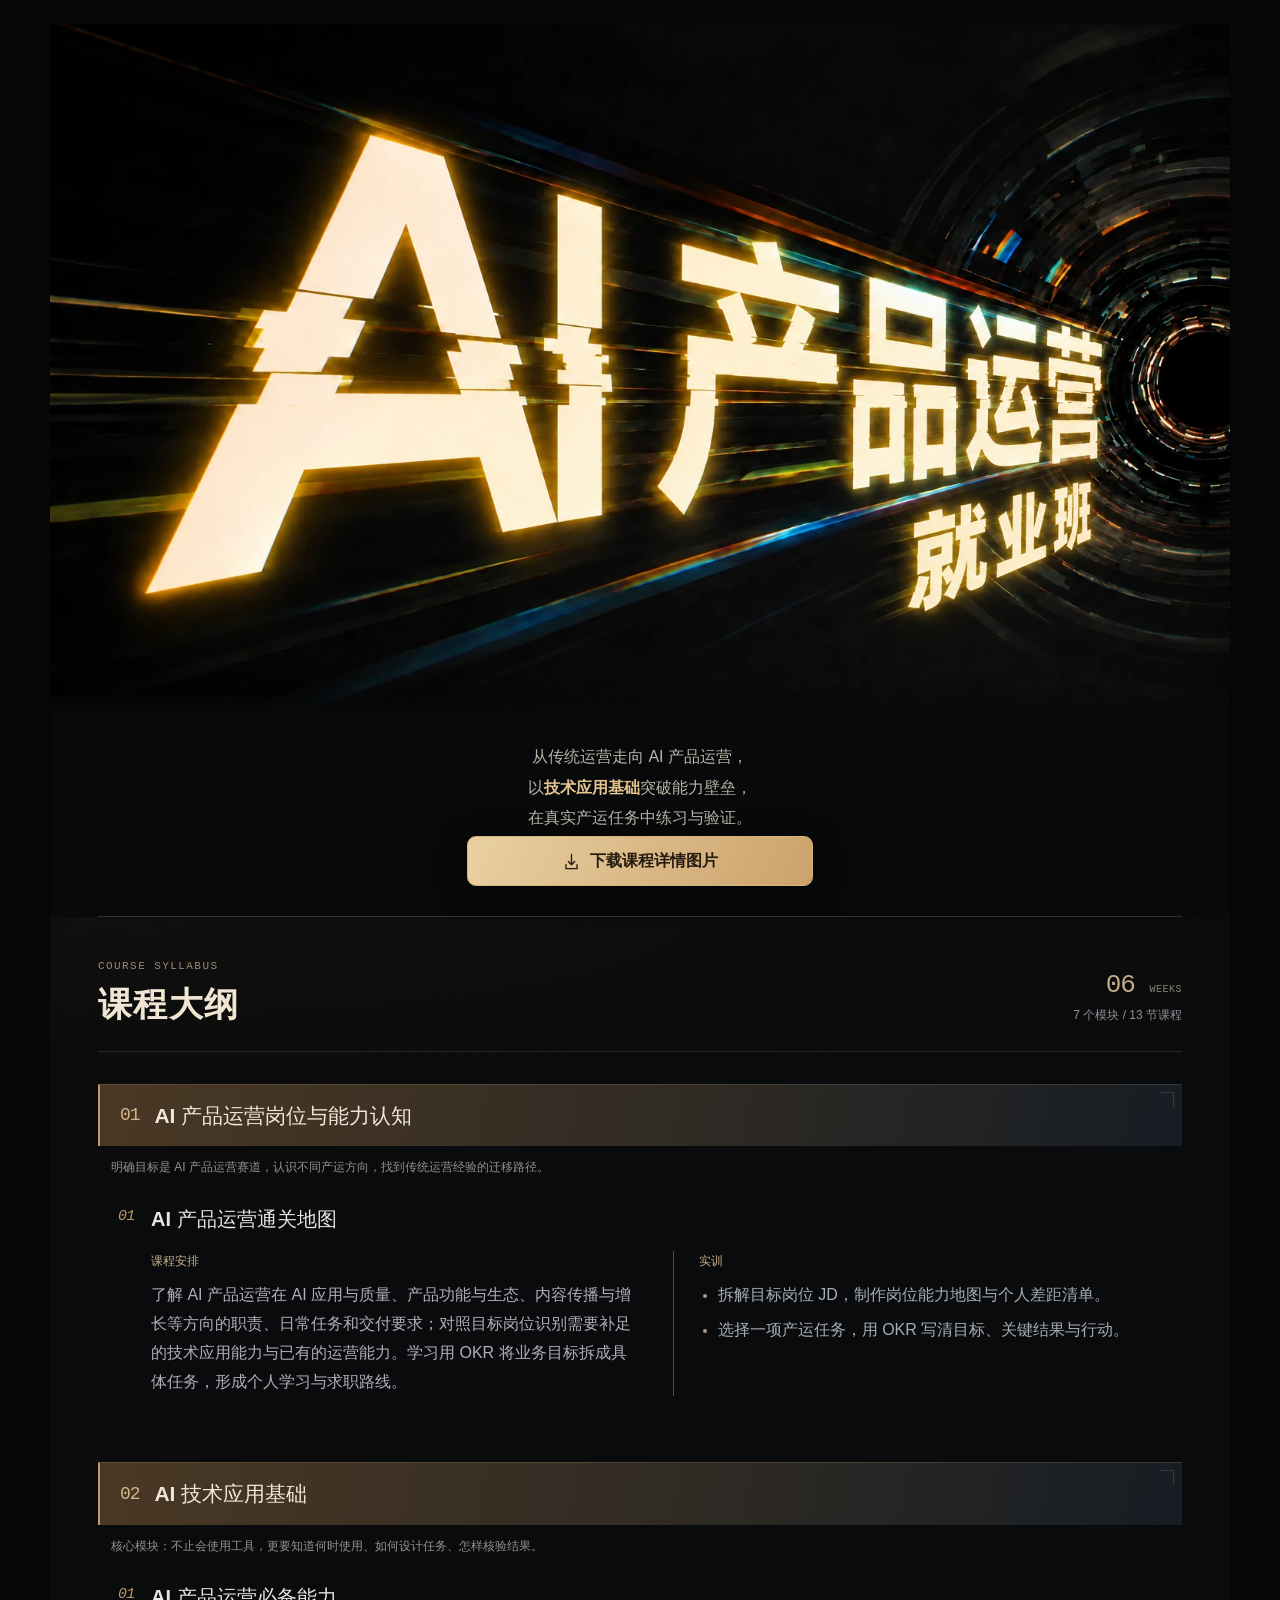
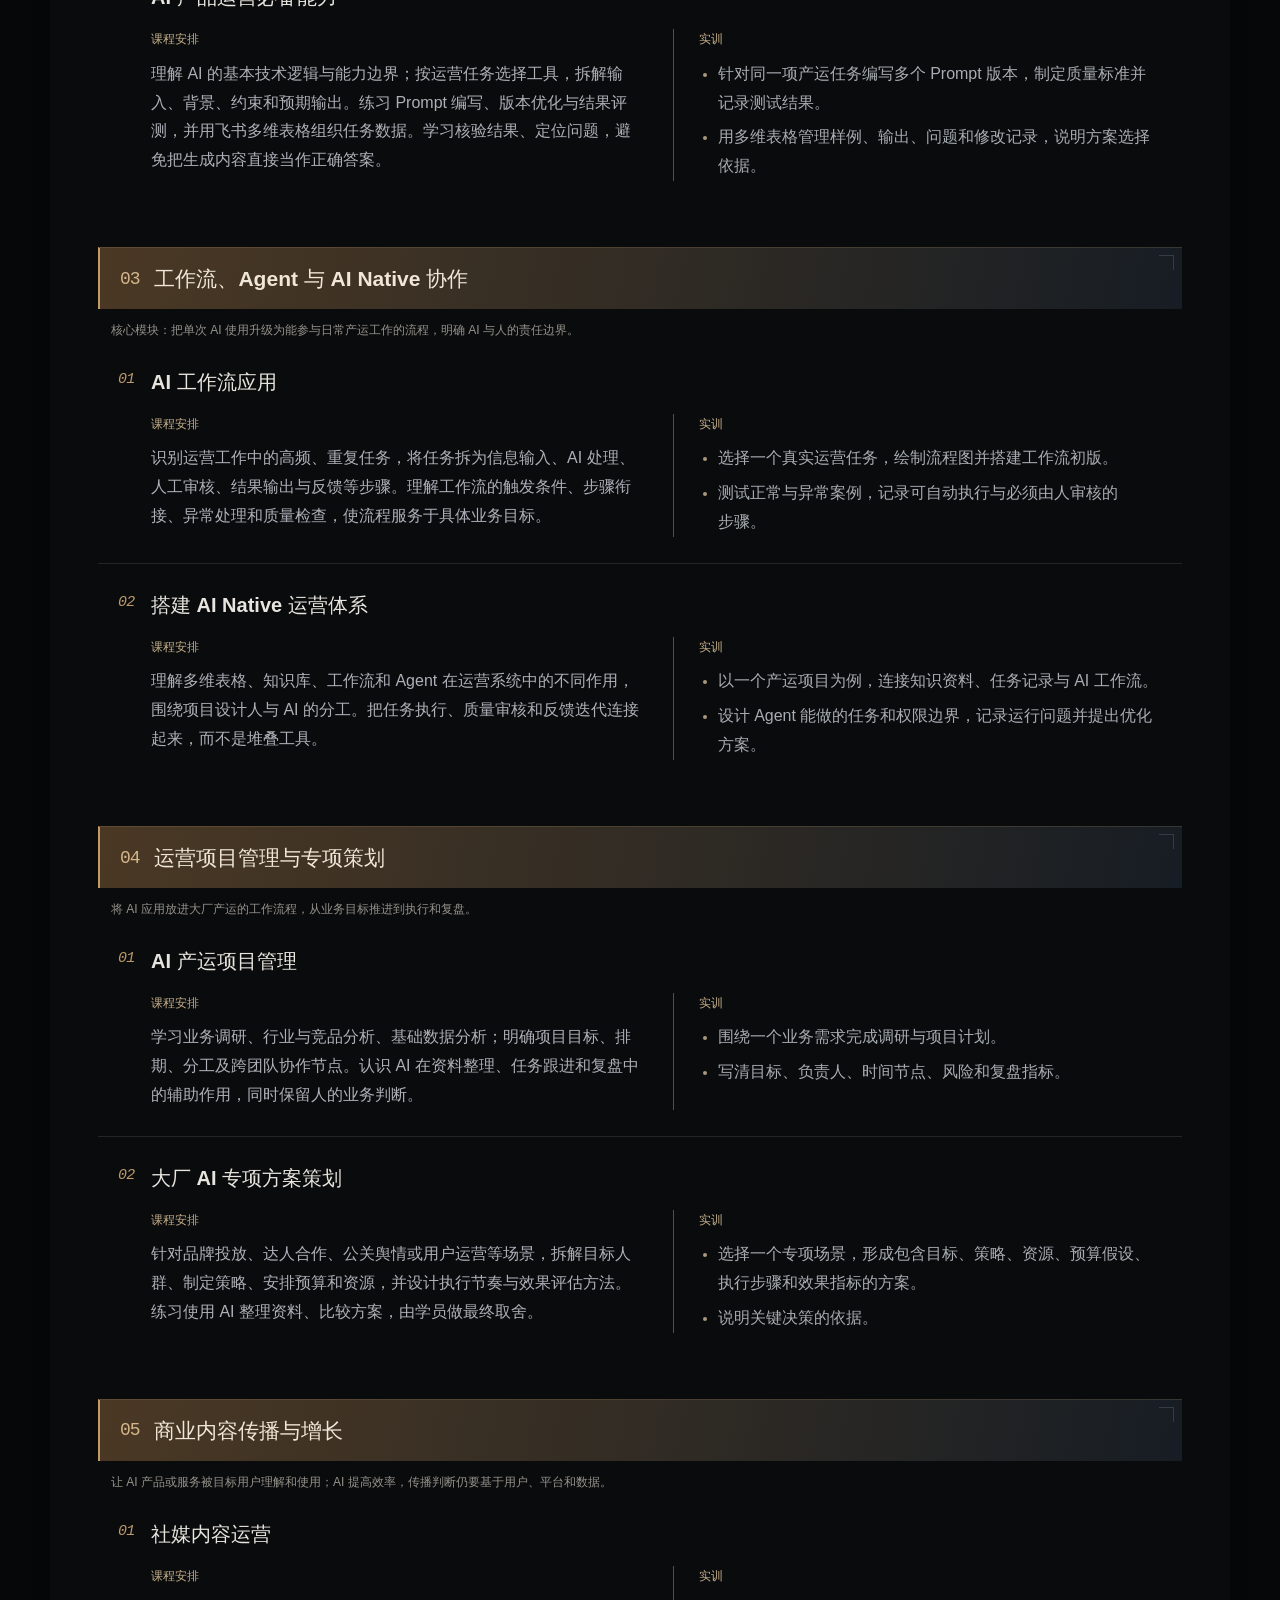
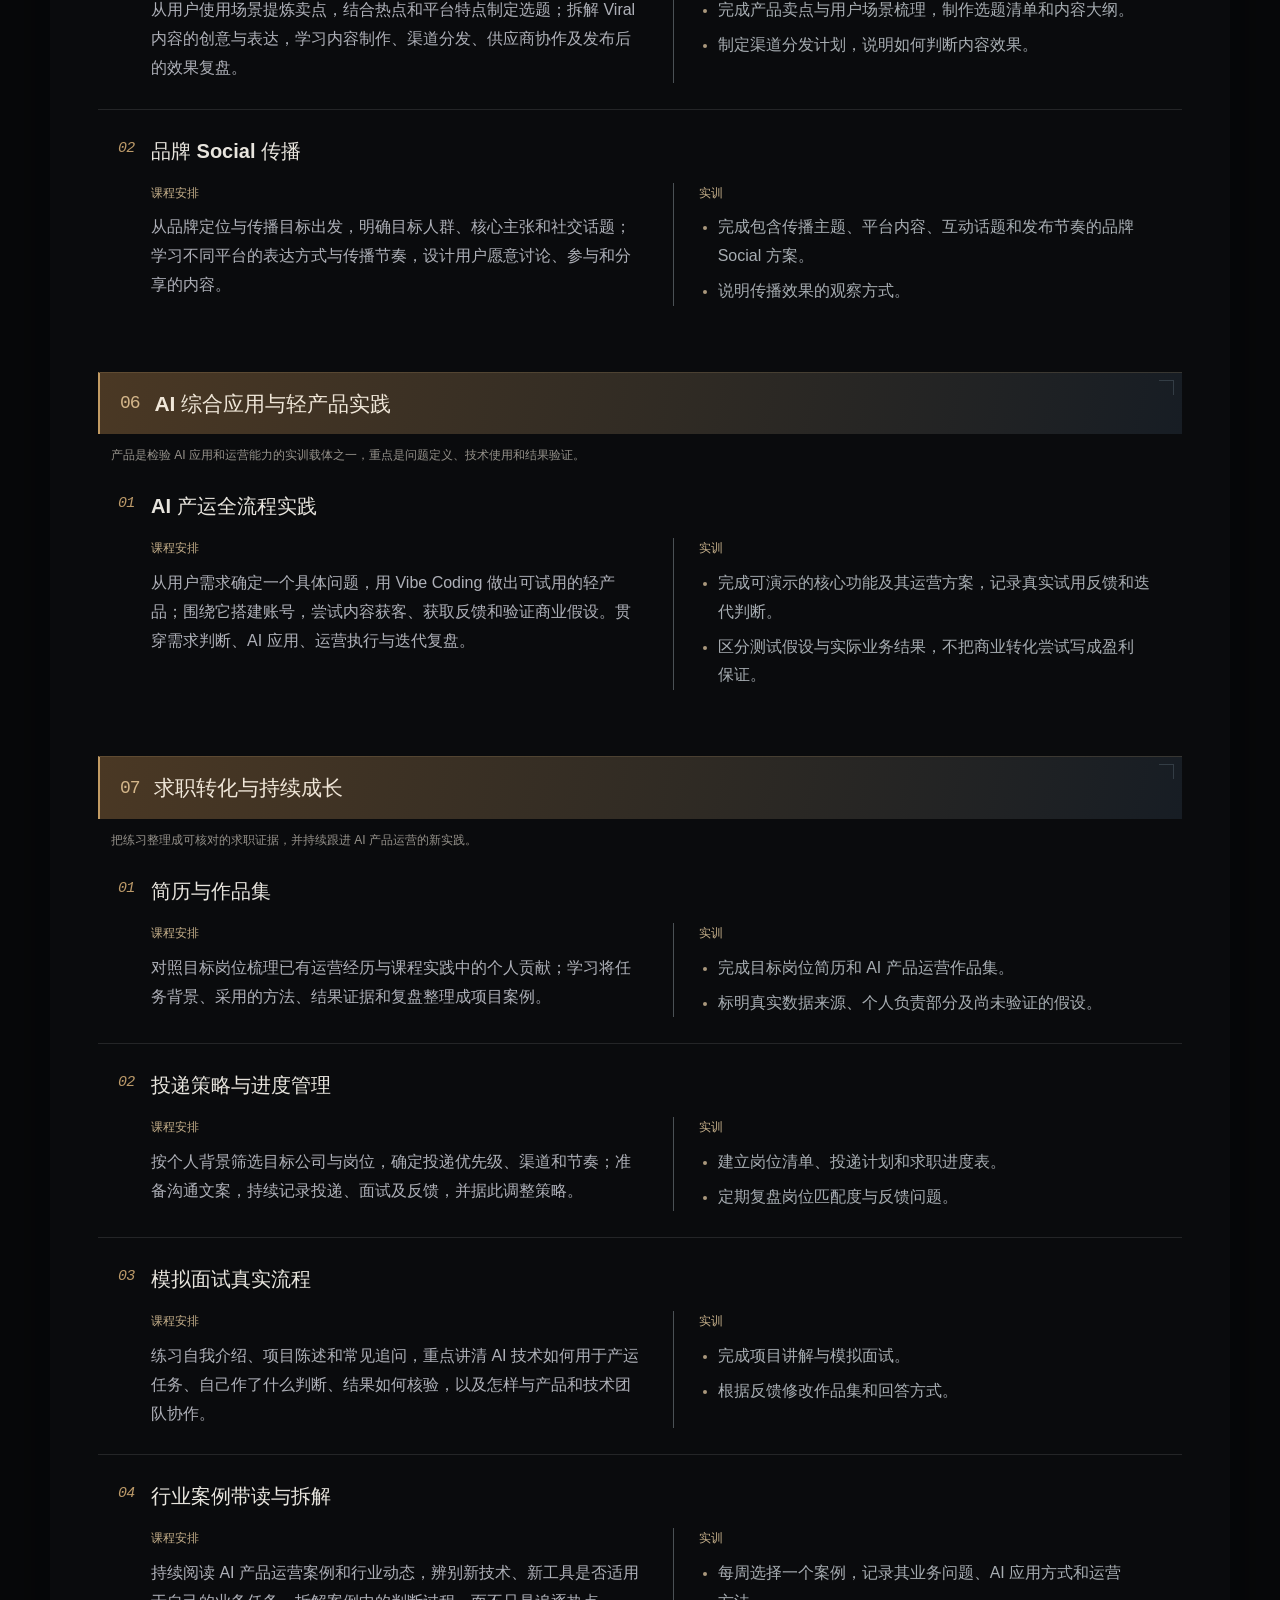
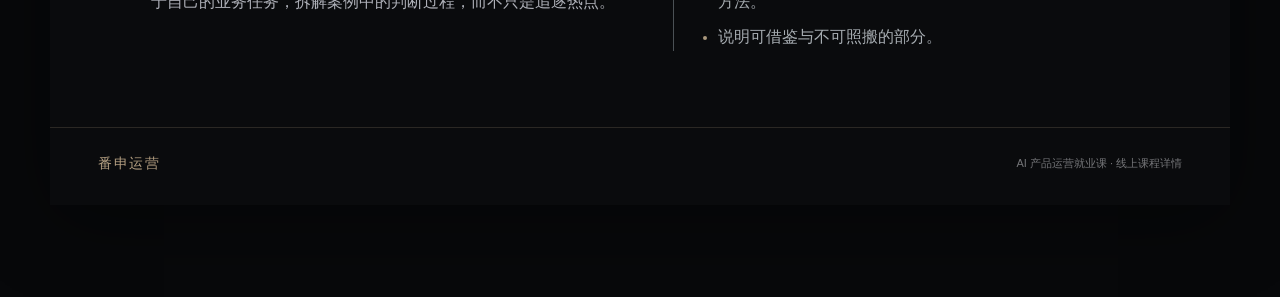
==== commit 5c3d6734: "更新AI产品运营课程知识点版7类13节文案" ====
--- a/curriculum/index.html
+++ b/curriculum/index.html
@@ -4,8 +4,8 @@
   <meta charset="UTF-8">
   <meta name="viewport" content="width=device-width, initial-scale=1">
   <meta name="theme-color" content="#0a0b0d">
-  <meta name="course-data" content="./course-data.js?v=c414df72d59b">
-  <meta name="description" content="番申 AI 产品运营就业课线上课程详情：6 周递进学习，从产品思维、AI 产品落地，到传播运营与求职面试。查看课程安排与实训内容，一键导出手机课程长图。">
+  <meta name="course-data" content="./course-data.js?v=2c7ef64ccee0">
+  <meta name="description" content="番申 AI 产品运营就业课线上课程详情：6 周学习，聚焦岗位认知、AI 技术应用基础、工作流与 Agent、运营任务及求职表达。查看课程安排与实训内容，一键导出手机课程长图。">
   <title>番申 AI 产品运营就业课 · 线上课程详情</title>
   <link rel="icon" type="image/png" href="brand-mark.png?v=2d167ac80fb7">
   <link rel="preload" as="image" href="hero.webp?v=7e39fd3e4d3c" media="(max-width: 759.98px)" fetchpriority="high">
@@ -24,7 +24,7 @@
       </div>
       <div class="hero-intro no-heading">
         <h1 id="course-title" class="visually-hidden">AI 产品运营课程详情</h1>
-        <p class="hero-slogan"><span><strong>全网首个</strong>跑通运营行业转型 AI 工作路径，</span><span>并取得高薪就业成果。</span></p>
+        <p class="hero-slogan"><span>从传统运营走向 AI 产品运营，</span><span>以<strong>技术应用基础</strong>突破能力壁垒，</span><span>在真实产运任务中练习与验证。</span></p>
       </div>
       <div class="hero-meta"><span>6 周课程</span><i>/</i><span>线上授课</span><i>/</i><span class="ai-native">AI Native</span><i>/</i><span>一年更新</span></div>
     </section>
@@ -45,6 +45,6 @@
     <div class="share-actions"><button id="native-share" class="share-button" type="button">分享给好友</button><a id="save-image" class="save-image">保存 PNG 图片</a></div>
   </dialog>
   <noscript><p class="noscript-message">请开启浏览器的 JavaScript，以查看完整课程和导出图片。</p></noscript>
-  <script type="module" src="app.js?v=f389c6438ba2"></script>
+  <script type="module" src="app.js?v=645353d1cc80"></script>
 </body>
 </html>
